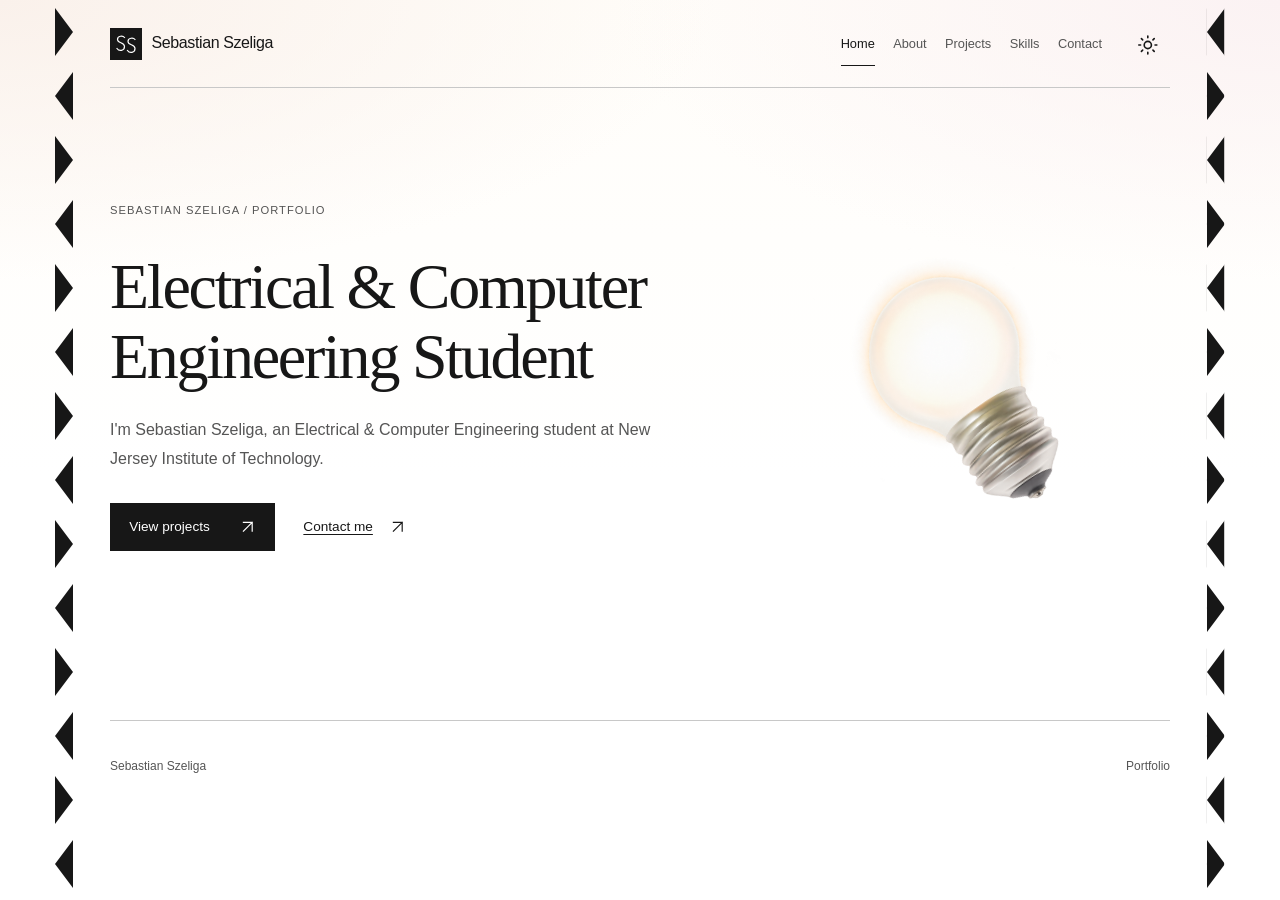
==== index.html @ 926dc105 "Repeat opposite-facing triangles along full page gutters" ====
<!doctype html>
<html lang="en">
  <head>
    <meta charset="utf-8">
    <meta name="viewport" content="width=device-width, initial-scale=1">
    <meta name="description" content="Meet Sebastian Szeliga, an Electrical &amp; Computer Engineering student enrolled at NJIT. Welcome to my personal portfolio.">
    <meta name="theme-color" content="#ffffff">
    <link rel="icon" href="images/monogram.svg?v=5215a69064c3" type="image/svg+xml">
    <title>Sebastian Szeliga | Electrical &amp; Computer Engineering Student</title>
    <script src="js/theme.js?v=cae71dd46cd4"></script>
    <link rel="stylesheet" href="css/styles.css?v=f2593adee59b">
    <script src="js/main.js?v=89414db6988f" defer></script>
  </head>
  <body id="top">

    <header class="site-header page-width">
      <a class="brand" href="#top" aria-label="Sebastian Szeliga, Home">
        <img class="brand-monogram" src="images/monogram.svg?v=5215a69064c3" alt="" width="32" height="32">
        <span>Sebastian Szeliga</span>
      </a>

      <nav id="site-navigation" class="site-navigation" aria-label="Main navigation">
        <a class="nav-link nav-page-link" href="#top" aria-current="page">Home</a>
        <a class="nav-link nav-page-link" href="about.html#top">About</a>
        <a class="nav-link nav-page-link" href="projects.html#top">Projects</a>
        <a class="nav-link nav-page-link" href="skills.html#top">Skills</a>
        <a class="nav-link nav-page-link" href="contact.html#top">Contact</a>
      </nav>

      <button class="theme-toggle" type="button" aria-label="Dark mode" aria-pressed="false" title="Switch to dark mode" hidden>
        <svg viewBox="0 0 24 24" width="24" height="24" aria-hidden="true" focusable="false">
          <g class="theme-sun">
            <circle cx="12" cy="12" r="4"/>
            <path d="M12 2v2M12 20v2M2 12h2M20 12h2M4.9 4.9l1.4 1.4M17.7 17.7l1.4 1.4M4.9 19.1l1.4-1.4M17.7 6.3l1.4-1.4"/>
          </g>
          <path class="theme-moon" d="M20.8 13A9 9 0 0 1 11 3.2 9 9 0 1 0 20.8 13Z"/>
        </svg>
      </button>
    </header>

    <main id="main" class="page-enter" tabindex="-1">
      <section id="home" class="hero page-width" aria-labelledby="intro-heading" tabindex="-1">
        <div class="hero-copy">
          <p class="eyebrow">Sebastian Szeliga / Portfolio</p>
          <h1 id="intro-heading"><span>Electrical &amp; Computer</span><br> Engineering Student</h1>
          <p class="hero-description">I'm Sebastian Szeliga, an Electrical &amp; Computer Engineering student at New Jersey Institute of Technology.</p>
          <div class="hero-actions"><a class="button" href="projects.html">View projects <svg class="ui-icon" viewBox="0 0 24 24" width="18" height="18" aria-hidden="true" focusable="false"><path d="M6 18 18 6M6 6h12v12"/></svg></a><a class="text-link" href="contact.html">Contact me <svg class="ui-icon" viewBox="0 0 24 24" width="18" height="18" aria-hidden="true" focusable="false"><path d="M6 18 18 6M6 6h12v12"/></svg></a></div>
        </div>
        <div class="hero-bulb">
          <img class="home-lightbulb" src="images/home-lightbulb.png?v=96ed87d745ab" alt="Glowing light bulb with a metallic screw base" width="594" height="768" decoding="async">
        </div>
      </section>
    </main>

    <footer class="site-footer page-width">
      <p>Sebastian Szeliga</p>
      <p>Portfolio</p>
    </footer>
  </body>
</html>
---- css/styles.css ----
:root {
  color-scheme: light;
  -webkit-tap-highlight-color: transparent;
  --background: #ffffff;
  --surface: #ffffff;
  --panel: #f5f5f5;
  --accent: #e5e5e5;
  --text: #171717;
  --muted: #555555;
  --ink: #171717;
  --ink-hover: #383838;
  --border: #c8c8c8;
  --control-border: #767676;
  --button-text: #ffffff;
  --heading-font: "Palatino Linotype", "Book Antiqua", Palatino, Georgia, serif;
  --sunset-peach: #faf1eb;
  --sunset-rose: #fbf2f3;
  --sunset-cream: #fffdf9;
  font-family: "Segoe UI", Arial, sans-serif;
  font-weight: 400;
  color: var(--text);
  background: var(--background);
}

:root[data-theme="dark"] {
  color-scheme: dark;
  --background: #111111;
  --surface: #181818;
  --panel: #222222;
  --accent: #333333;
  --text: #f5f5f5;
  --muted: #bdbdbd;
  --ink: #f5f5f5;
  --ink-hover: #d0d0d0;
  --border: #606060;
  --control-border: #8a8a8a;
  --button-text: #111111;
}

* { box-sizing: border-box; }
[hidden] { display: none !important; }
body {
  position: relative;
  margin: 0;
  min-height: 100vh;
  line-height: 1.6;
  background-color: var(--background);
  background-image:
    radial-gradient(ellipse 70% 22rem at 0 0, var(--sunset-peach), transparent 80%),
    radial-gradient(ellipse 65% 22rem at 100% 0, var(--sunset-rose), transparent 80%),
    linear-gradient(180deg, var(--sunset-cream), var(--background) 30rem);
  background-repeat: no-repeat;
}
:root[data-theme="dark"] body { background-image: none; }
/* Repeating triangles belong to the document, not the viewport. */
@media (min-width: 80rem) {
  body::before, body::after {
    content: "";
    position: absolute;
    top: 0;
    bottom: 0;
    width: 1.1rem;
    background: var(--ink);
    -webkit-mask: url("../images/side-triangles.svg") top center / 100% 8rem repeat-y;
    mask: url("../images/side-triangles.svg") top center / 100% 8rem repeat-y;
    pointer-events: none;
  }
  body::before { left: calc((100vw - 1060px) / 4); }
  body::after { right: calc((100vw - 1060px) / 4); transform: scaleX(-1); }
}
a { color: inherit; text-underline-offset: 0.25em; }
button { font: inherit; }
svg { display: block; max-width: 100%; }
::selection { color: var(--text); background: var(--accent); }
:focus-visible { outline: 3px solid var(--ink); outline-offset: 5px; }
/* Anchor destinations receive focus for navigation, without outlining a whole section. */
body:focus, main[tabindex="-1"]:focus, section[tabindex="-1"]:focus { outline: none; }
.page-width { width: min(100% - 2.5rem, 1060px); margin-inline: auto; }

.site-header {
  position: relative;
  display: grid;
  grid-template-columns: minmax(0, 1fr) auto;
  align-items: center;
  gap: 0.75rem 1rem;
  min-height: 88px;
  padding-block: 1rem 0;
  border-bottom: 1px solid var(--border);
}
.brand { display: inline-flex; gap: 0.6rem; align-items: center; min-width: 0; min-height: 44px; font-size: 0.95rem; font-weight: 400; letter-spacing: -0.025em; line-height: 1.3; text-decoration: none; }
.site-navigation { grid-column: 1 / -1; grid-row: 2; display: grid; grid-template-columns: repeat(5, minmax(0, 1fr)); align-items: center; gap: 0; width: 100%; padding-top: 0.35rem; border-top: 1px solid var(--border); -webkit-user-select: none; user-select: none; }
.nav-link { display: flex; align-items: center; justify-content: center; min-width: 0; min-height: 44px; padding: 0.6rem 0; color: var(--muted); text-decoration: none; font-size: 0.8rem; line-height: 1.4; text-align: center; overflow-wrap: anywhere; }
.nav-link[aria-current="page"] { color: var(--ink); box-shadow: inset 0 -1px var(--ink); }
.nav-link:focus:not(:focus-visible), .theme-toggle:focus:not(:focus-visible) { outline: none; }
.theme-toggle { grid-column: 2; grid-row: 1; display: grid; place-items: center; flex-shrink: 0; width: 44px; height: 44px; margin-left: 0; padding: 0.7rem; border: 0; border-radius: 0; background: transparent; color: var(--ink); cursor: pointer; }

@media (max-width: 59.99rem) {
  .site-header.scroll-header { position: sticky; top: 0; z-index: 30; background: var(--background); }
  .site-header.scroll-header.is-header-hidden { transform: translateY(calc(-100% - 1px)); }
  .site-header.scroll-header:has(:focus-visible) { transform: none; }
  main > section { scroll-margin-top: 9rem; }
}
@media (max-width: 59.99rem) and (prefers-reduced-motion: no-preference) {
  .site-header.scroll-header { transition: transform 180ms ease, background-color 280ms ease; }
}

.theme-toggle svg { fill: none; stroke: currentColor; stroke-width: 1.8; stroke-linecap: round; stroke-linejoin: round; }
.theme-sun, .theme-moon { transform-origin: 12px 12px; }
.theme-moon { opacity: 0; transform: rotate(-45deg) scale(0.6); }
[data-theme="dark"] .theme-sun { opacity: 0; transform: rotate(90deg) scale(0.6); }
[data-theme="dark"] .theme-moon { opacity: 1; transform: rotate(0) scale(1); }

.hero { display: grid; grid-template-columns: minmax(0, 1fr); gap: 2rem; padding-block: 3.5rem 4rem; }
.hero-copy { min-width: 0; max-width: 53rem; }
.hero-bulb { display: grid; place-items: center; width: min(100%, 20rem); aspect-ratio: 1; margin: 0 auto; }
/* The square reserves enough room for the image's rotated bounds. */
.home-lightbulb { display: block; width: 60%; height: auto; transform: rotate(-35deg); }
.page-intro > .button { margin-top: 1.5rem; }
.eyebrow { margin: 0 0 1.7rem; color: var(--muted); font-size: 0.7rem; font-weight: 400; letter-spacing: 0.09em; text-transform: uppercase; }
h1 { margin: 0; font-family: var(--heading-font); font-size: clamp(2.25rem, 5vw, 4.2rem); line-height: 1.1; font-weight: 400; letter-spacing: -0.035em; }
h1 span { color: var(--ink); }
.hero-description { max-width: 34rem; margin: 1.5rem 0 1.8rem; color: var(--muted); font-size: 1rem; line-height: 1.8; }
.button { display: inline-flex; gap: 1.8rem; align-items: center; justify-content: center; min-height: 48px; padding: 0.8rem 1.2rem; color: var(--button-text); background: var(--ink); border-radius: 0; text-decoration: none; font-size: 0.85rem; font-weight: 400; }
.button span { font-size: 1.1rem; }

h2 { margin: 0; font-family: var(--heading-font); font-size: clamp(2rem, 4vw, 3rem); font-weight: 400; letter-spacing: -0.025em; line-height: 1.15; }
.site-footer { display: flex; flex-wrap: wrap; justify-content: space-between; gap: 0 1rem; margin-top: 4rem; padding-block: 1.5rem 2rem; border-top: 1px solid var(--border); color: var(--muted); font-size: 0.75rem; }
.site-footer span { margin-left: 0.4rem; color: var(--ink); }

.contact-layout { display: grid; align-content: start; gap: 2.5rem; padding-block: 3rem 2rem; }
.contact-intro { min-width: 0; }
.contact-intro h1 { font-size: clamp(2rem, 3vw, 2.5rem); }
.contact-intro h1 span, .skills-intro h1 span { color: var(--ink); }
.contact-card { display: flex; flex-wrap: wrap; align-items: baseline; gap: 0.25rem 1.25rem; width: 100%; min-width: 0; padding: 1rem 0; border-top: 1px solid var(--border); background: transparent; }
.contact-card h2 { margin: 0; color: var(--muted); font-family: inherit; font-size: 0.85rem; font-weight: 400; letter-spacing: normal; }
.contact-card h2 span { color: var(--ink); }
.contact-card .eyebrow { margin-bottom: 1rem; letter-spacing: 0.12em; }
.contact-email { display: inline-flex; align-items: baseline; gap: 0.6rem; max-width: 100%; min-height: 44px; padding-block: 0.5rem; color: var(--muted); font-size: 1rem; overflow-wrap: anywhere; text-decoration-thickness: 1px; }

.skills-section { padding-block: 4rem 1rem; }
.skills-intro h1 { font-size: clamp(2.5rem, 5.2vw, 4.3rem); }
.skills-intro .hero-description { max-width: 34rem; }
.skills-grid { display: grid; gap: 0; margin: 2.5rem 0 0; padding: 0; list-style: none; }
.skill-card { min-width: 0; padding: 1.75rem 0; border-top: 1px solid var(--border); background: transparent; }
.skill-card-top { display: flex; align-items: center; justify-content: space-between; gap: 1rem; }
.skill-number { color: var(--ink); font-size: 0.8rem; font-weight: 400; }
.skill-level { color: var(--muted); font-size: 0.75rem; font-weight: 400; }
.skill-card h2 { margin: 0.75rem 0; font-size: 1.65rem; font-weight: 400; letter-spacing: -0.025em; }
.skill-card > p { max-width: 42rem; margin: 0; color: var(--muted); line-height: 1.8; font-size: 0.95rem; }
main > section { scroll-margin-top: 2rem; }
.content-page { min-height: 65vh; padding-block: 3rem 2rem; }
.content-page > .skills-section, .content-page > .contact-layout { padding-block: 0; }
.page-intro h1 { font-size: clamp(2.5rem, 5.2vw, 4.3rem); }
.page-intro .hero-description { max-width: 34rem; }
.about-layout { display: grid; align-content: start; align-items: start; gap: 2.5rem; }
.education-card, .project-status { width: 100%; min-width: 0; padding: 1.75rem 0; border-top: 1px solid var(--border); background: transparent; }
.education-card h2, .project-status h2 { font-size: clamp(1.7rem, 3vw, 2.3rem); }
.education-card .eyebrow { margin-bottom: 1rem; }
.education-details { display: grid; gap: 0; margin: 1.5rem 0 0; }
.education-details > div { padding-block: 1rem; border-bottom: 1px solid var(--border); }
.education-details dt { margin-bottom: 0.3rem; color: var(--muted); font-size: 0.8rem; }
.education-details dd { margin: 0; line-height: 1.7; }
.project-status { margin-top: 2.5rem; }
.project-status p { max-width: 34rem; margin: 1rem 0 0; color: var(--muted); line-height: 1.8; }
.project-status-icon { display: grid; place-items: center; width: 60px; height: 60px; margin-bottom: 1.5rem; border-radius: 2px; background: var(--panel); color: var(--ink); }

/* Project collection and browser demonstrations. */
.visually-hidden { position: absolute; width: 1px; height: 1px; padding: 0; margin: -1px; overflow: hidden; clip-path: inset(50%); white-space: nowrap; border: 0; }
.projects-page { overflow-wrap: anywhere; }
.projects-intro { display: block; padding-bottom: 3rem; }
.projects-intro .eyebrow { font-size: 0.63rem; letter-spacing: 0.1em; }
.projects-intro h1 { font-size: clamp(2.55rem, 5vw, 4.3rem); }
.collection-heading { display: flex; flex-wrap: wrap; align-items: center; justify-content: space-between; gap: 1rem; }
.collection-heading h2 { font-size: clamp(1.7rem, 3vw, 2.3rem); }
.small-label, .project-tag { font-size: 0.67rem; font-weight: 400; letter-spacing: 0.1em; color: var(--muted); }
.collection-description { max-width: 42rem; font-size: 0.9rem; color: var(--muted); line-height: 1.8; }
.project-grid { display: grid; gap: 0; }
.project-card { display: grid; min-width: 0; padding-block: 1.5rem; gap: 1rem; border-top: 1px solid var(--border); background: transparent; }
.project-thumbnail { display: block; width: 100%; max-width: 260px; height: auto; aspect-ratio: 2.3; object-fit: contain; background: var(--panel); }
.rps-thumbnail { display: flex; align-items: center; justify-content: center; padding: 0.8rem; background: var(--panel); }
.rps-thumbnail img { width: 34%; height: auto; }
.project-card-copy { min-width: 0; padding: 0; }
.project-card h3 { margin: 0.4rem 0 0.65rem; font-family: var(--heading-font); font-size: 1.8rem; font-weight: 400; letter-spacing: -0.025em; }
.project-card p:not(.project-tag) { max-width: 36rem; margin: 0.6rem 0; color: var(--muted); font-size: 0.95rem; line-height: 1.75; }
.project-card a, .project-card summary { color: var(--ink); font-size: 0.83rem; font-weight: 400; }
.project-card a { display: inline-flex; gap: 1.7rem; align-items: center; min-height: 44px; text-underline-offset: 0.3em; }
summary { cursor: pointer; line-height: 1.6; }
.project-card summary { padding-block: 0.65rem; }
.project-lab { margin-top: 5rem; padding-top: 2rem; border-top: 1px solid var(--ink); }
.lab-heading { display: flex; flex-wrap: wrap; justify-content: space-between; align-items: end; gap: 1rem; margin-bottom: 1.5rem; }
.lab-heading h2 { font-size: clamp(2rem, 4vw, 3rem); }
.lab-heading > p { color: var(--muted); font-size: 0.9rem; line-height: 1.7; margin: 0; }
.lab-heading .project-tag { margin-top: 0; color: var(--ink); }
.rps-game, .fib-explorer { padding: 1rem; background: var(--surface); border: 1px solid var(--border); border-radius: 2px; box-shadow: none; }
.game-toolbar { display: flex; flex-wrap: wrap; align-items: center; justify-content: space-between; gap: 0.75rem; }
.mode-switch { display: inline-flex; padding: 4px; border: 1px solid var(--control-border); border-radius: 2px; background: var(--background); }
.mode-switch button { min-height: 44px; padding: 0.6rem 0.85rem; color: var(--muted); background: transparent; border: 0; border-radius: 2px; font-size: 0.8rem; cursor: pointer; }
.mode-switch button[aria-pressed="true"] { background: var(--ink); color: var(--button-text); box-shadow: none; }
.quiet-button { min-width: 44px; min-height: 44px; padding: 0.6rem 0.8rem; border: 1px solid var(--control-border); border-radius: 2px; background: var(--background); color: var(--text); cursor: pointer; font-size: 0.8rem; }
.projects-page .button { border: 0; cursor: pointer; }
.projects-page button:disabled { opacity: 0.45; cursor: default; }
.game-settings { display: flex; flex-wrap: wrap; align-items: center; gap: 0.6rem 1rem; padding-block: 1rem; }
.game-settings p { flex: 1 1 17rem; margin: 0; font-size: 0.75rem; color: var(--muted); line-height: 1.6; }
.scoreboard { display: grid; grid-template-columns: 1fr 1.2fr 1fr; align-items: center; padding: 1.25rem 0.5rem; border-top: 1px solid var(--border); }
.scoreboard > div { display: grid; justify-items: center; gap: 0.3rem; }
.scoreboard span { color: var(--muted); font-size: 0.62rem; letter-spacing: 0.06em; }
.scoreboard strong { color: var(--text); font-family: var(--heading-font); font-size: 2.7rem; font-weight: 400; font-variant-numeric: tabular-nums; line-height: 1.1; }
.scoreboard .scoreboard-divider { border: 1px solid var(--border); padding: 0.35rem 0.6rem; border-radius: 2px; font-size: 0.55rem; }
.arena { display: grid; grid-template-columns: minmax(0, 1fr) auto minmax(0, 1fr); align-items: center; gap: 0.4rem; min-height: 230px; padding: 1.5rem 0.5rem; border: 1px solid var(--border); color: var(--text); background: var(--panel); }
.arena-hand { display: grid; justify-items: center; gap: 0.6rem; }
.arena-hand > span { color: var(--muted); font-size: 0.65rem; letter-spacing: 0.12em; }
.arena-hand img { width: min(100%, 165px); height: auto; }
.arena-hand strong { font-size: 0.85rem; font-weight: 400; }
.versus { display: grid; place-items: center; width: 34px; height: 34px; border: 1px solid var(--border); color: var(--text); font-size: 0.65rem; font-weight: 400; }
.arena[data-winner="one"] .arena-hand:first-of-type img, .arena[data-winner="two"] .arena-hand:last-child img { outline: 1px solid var(--ink); outline-offset: 4px; }
.game-announcement { padding: 1.5rem 0 1rem; text-align: center; }
.game-announcement h3 { margin: 0; font-size: clamp(1.1rem, 2.2vw, 1.6rem); font-weight: 400; letter-spacing: -0.025em; }
.game-announcement p { min-height: 2.5em; margin: 0.5rem 0 0; color: var(--muted); font-size: 0.85rem; line-height: 1.6; }
.move-controls { display: grid; grid-template-columns: repeat(3, minmax(0, 1fr)); gap: 0.6rem; max-width: 520px; margin: auto; }
.move-controls button { display: grid; justify-items: center; min-width: 0; padding: 0.5rem 0.2rem 0.8rem; border: 1px solid var(--control-border); border-radius: 2px; background: var(--background); color: var(--text); cursor: pointer; }
.move-controls img { width: 72px; max-width: 100%; height: auto; }
.move-controls span { font-size: 0.8rem; font-weight: 400; }
.round-actions { display: flex; flex-wrap: wrap; justify-content: center; align-items: center; gap: 0.6rem 1.5rem; margin-top: 1rem; }
.round-actions p { color: var(--muted); font-size: 0.7rem; text-align: center; line-height: 1.6; }
.round-history { margin-top: 1.2rem; padding-top: 1rem; border-top: 1px solid var(--border); }
.round-history ol { display: flex; flex-wrap: wrap; gap: 0.5rem; list-style: none; padding: 0; margin-bottom: 0; }
.round-history li { color: var(--muted); padding: 0.5rem 0.7rem; background: var(--background); border-radius: 2px; font-size: 0.7rem; line-height: 1.5; }
.handoff-screen { display: grid; justify-items: center; align-content: center; min-height: 300px; padding: 1.5rem; border-radius: 2px; background: var(--panel); text-align: center; }
.handoff-symbol { color: var(--ink); font-size: 3rem; }
.handoff-screen h3 { font-size: 1.5rem; margin: 0.5rem 0; letter-spacing: -0.04em; }
.handoff-screen p { color: var(--muted); font-size: 0.9rem; line-height: 1.8; }
.logic-notes { margin-top: 1rem; padding: 1rem 1.2rem; border: 1px solid var(--border); border-radius: 2px; background: var(--surface); }
.logic-notes summary { font-size: 0.85rem; font-weight: 400; color: var(--ink); }
.logic-notes p { max-width: 58rem; color: var(--muted); font-size: 0.85rem; line-height: 1.8; }
.logic-notes pre { padding: 1rem; background: var(--background); border-radius: 2px; font-size: 0.8rem; line-height: 1.8; white-space: pre-wrap; overflow-wrap: anywhere; }
.fib-controls { display: grid; gap: 1rem; padding-bottom: 1.5rem; }
.fib-controls label { font-size: 0.85rem; font-weight: 400; }
.fib-input-row { display: flex; gap: 0.5rem; margin-top: 0.65rem; }
.fib-input-row input { min-width: 0; width: 6rem; min-height: 48px; padding: 0.65rem; border: 1px solid var(--control-border); border-radius: 2px; background: var(--background); color: var(--text); font: inherit; }
.fib-input-row input[aria-invalid="true"] { border: 2px solid var(--ink); }
.fib-controls form p { color: var(--muted); font-size: 0.75rem; line-height: 1.6; margin-bottom: 0; }
.fib-controls form .input-error { color: var(--text); font-weight: 400; }
.input-error:empty { display: none; }
.range-label { display: grid; gap: 0.8rem; align-content: center; }
.range-caption { display: flex; align-items: center; justify-content: space-between; gap: 0.75rem; }
.range-label input { width: 100%; min-height: 44px; accent-color: var(--ink); cursor: pointer; margin: 0; }
.fib-workspace { display: grid; gap: 1rem; }
.fib-visual { display: flex; flex-direction: column; justify-content: space-between; min-width: 0; padding: 1rem; border: 1px solid var(--border); background: var(--surface); }
.visual-topline { display: flex; flex-wrap: wrap; justify-content: space-between; gap: 0.5rem; }
.visual-topline > span:last-child { color: var(--muted); font-size: 0.7rem; }
#fib-spiral { display: block; width: 100%; height: 260px; margin-block: 0.5rem; overflow: visible; }
#fib-squares rect { fill: var(--accent); fill-opacity: 0.15; stroke: var(--ink); stroke-opacity: 1; stroke-width: 1; vector-effect: non-scaling-stroke; }
#fib-squares rect:nth-child(3n) { fill: var(--panel); }
#fib-squares rect:nth-child(3n + 1) { fill: var(--panel); }
#fib-squares rect.is-current { fill: var(--ink); fill-opacity: 0.25; stroke-opacity: 1; stroke-width: 2; }
#fib-squares text { fill: var(--text); text-anchor: middle; dominant-baseline: central; font-weight: 400; }
#fib-curve { fill: none; stroke: var(--ink); stroke-width: 3; vector-effect: non-scaling-stroke; stroke-linecap: round; }
.fib-visual > p { color: var(--muted); font-size: 0.75rem; line-height: 1.6; margin-bottom: 0; }
.fib-step-panel { display: flex; flex-direction: column; align-items: flex-start; padding: 1.5rem 0.5rem; min-width: 0; }
#fib-step-label { margin: 1.75rem 0 0.65rem; font-size: 0.7rem; letter-spacing: 0.06em; color: var(--muted); }
.fib-equation { display: flex; flex-wrap: wrap; align-items: baseline; gap: 0.35rem; width: 100%; font-size: clamp(1.2rem, 3vw, 2.5rem); font-weight: 400; letter-spacing: -0.04em; font-variant-numeric: tabular-nums; }
.fib-equation span { overflow-wrap: anywhere; min-width: 0; }
.fib-equation strong { flex-basis: 100%; color: var(--ink); font-weight: 400; overflow-wrap: anywhere; }
#fib-explanation { font-size: 0.85rem; color: var(--muted); line-height: 1.7; }
.step-controls { display: flex; flex-wrap: wrap; max-width: 100%; gap: 0.5rem; align-items: center; margin: 0.5rem 0 1.5rem; }
.step-controls .button { padding-inline: 1rem; gap: 0; font-size: 0.8rem; }
.fib-stats { display: grid; gap: 1rem; margin: auto 0 0; width: 100%; padding-top: 1rem; border-top: 1px solid var(--border); }
.fib-stats dt { font-size: 0.7rem; color: var(--muted); margin-bottom: 0.4rem; }
.fib-stats dd { font-size: 1.1rem; margin: 0; font-variant-numeric: tabular-nums; overflow-wrap: anywhere; }
.ratio-note { color: var(--muted); font-size: 0.73rem; line-height: 1.7; margin-bottom: 0; }
.sequence-heading { display: flex; flex-wrap: wrap; gap: 0.7rem; align-items: center; justify-content: space-between; margin: 1.5rem 0 1rem; }
.sequence-heading h3 { font-size: 1rem; margin: 0; font-weight: 400; }
.fib-sequence { display: flex; flex-wrap: wrap; gap: 0.5rem; }
.fib-sequence button { display: grid; gap: 0.4rem; flex: 0 1 auto; max-width: 100%; min-width: 60px; min-height: 62px; padding: 0.6rem 0.8rem; background: var(--background); color: var(--text); border: 1px solid var(--control-border); border-radius: 2px; cursor: pointer; text-align: left; font-size: 0.85rem; overflow-wrap: anywhere; }
.fib-sequence button > span:first-child { font-size: 0.55rem; color: var(--muted); letter-spacing: 0.05em; }
.fib-sequence button[aria-pressed="true"] { color: var(--button-text); background: var(--ink); border-color: var(--ink); }
.fib-sequence button[aria-pressed="true"] > span:first-child { color: inherit; }
.fib-sequence button.is-previous { background: var(--panel); border-color: var(--ink); }
.project-endnote { display: flex; flex-wrap: wrap; justify-content: space-between; gap: 1rem; margin: 3rem 0 0; color: var(--muted); font-size: 0.8rem; line-height: 1.8; }
.project-endnote a { color: var(--ink); }
.fallback-note { padding: 1.5rem; background: var(--panel); border-radius: 2px; line-height: 1.8; }
.utility-demo { display: grid; gap: 1.5rem; padding: 1rem; border: 1px solid var(--border); border-radius: 2px; background: var(--surface); box-shadow: none; }
.utility-demo > * { min-width: 0; }
.utility-toolbar { display: flex; flex-wrap: wrap; align-items: center; justify-content: space-between; gap: 0.7rem; margin-bottom: 1.4rem; }
.utility-toolbar h3, .calculation-history h3 { font-size: 1.1rem; letter-spacing: -0.025em; font-weight: 400; margin: 0; }
.calculator-form > label { display: block; margin-block: 1rem 0.5rem; font-size: 0.85rem; font-weight: 400; }
.calculator-form > input { display: block; width: 100%; min-height: 52px; border: 1px solid var(--control-border); border-radius: 2px; padding: 0.8rem; font: inherit; color: var(--text); background: var(--background); }
.utility-demo input[aria-invalid="true"] { border-color: var(--ink); outline: 2px solid var(--ink); outline-offset: 1px; }
.operation-options { display: grid; grid-template-columns: repeat(2, minmax(0, 1fr)); gap: 0.5rem; padding: 0; margin: 1.5rem 0; border: 0; }
.operation-options legend { padding: 0; margin-bottom: 0.65rem; font-size: 0.85rem; font-weight: 400; }
.operation-options label { display: flex; align-items: center; gap: 0.4rem; min-height: 48px; padding: 0.6rem; border: 1px solid var(--control-border); border-radius: 2px; background: var(--background); cursor: pointer; }
.operation-options label:has(input:checked) { border-color: var(--ink); background: var(--panel); }
.operation-options label:has(input:focus-visible) { outline: 2px solid var(--ink); outline-offset: 2px; }
.operation-options input { margin: 0; accent-color: var(--ink); }
.operation-options span { display: flex; align-items: center; flex-wrap: wrap; gap: 0.35rem; font-size: 0.75rem; }
.operation-options b { font-size: 1.05rem; color: var(--ink); }
.utility-help { font-size: 0.78rem; color: var(--muted); line-height: 1.7; }
.utility-demo .input-error { font-size: 0.8rem; line-height: 1.7; color: var(--text); font-weight: 400; }
.calculator-form > .button { margin-top: 0.5rem; width: 100%; }
.calculator-results { display: flex; flex-direction: column; gap: 1.5rem; }
.calculator-display { display: flex; flex-direction: column; justify-content: center; min-height: 230px; padding: 1.5rem; border: 1px solid var(--border); border-radius: 2px; background: var(--panel); }
.calculator-display p { color: var(--muted); font-size: 0.95rem; line-height: 1.7; font-variant-numeric: tabular-nums; }
.calculator-display strong { color: var(--ink); font-size: clamp(2.2rem, 5vw, 3.5rem); font-weight: 400; letter-spacing: -0.025em; overflow-wrap: anywhere; }
.shelf-item { display: grid; grid-template-columns: 48px minmax(0, 1fr); align-items: center; gap: 0.8rem; padding: 1.2rem 0; border-top: 1px solid var(--border); }
.grocery-mark { display: grid; place-items: center; width: 48px; height: 58px; }
.grocery-mark img { display: block; width: 48px; height: 58px; }
.grocery-copy h4, .basket-line-heading h4 { margin: 0; font-size: 0.9rem; font-weight: 400; }
.grocery-copy p, .basket-line-heading p { margin: 0.4rem 0 0; color: var(--muted); font-size: 0.75rem; line-height: 1.7; }
.grocery-copy p span { display: inline-block; }
.shelf-controls { grid-column: 1 / -1; }
.shelf-controls label { display: block; margin-bottom: 0.5rem; color: var(--muted); font-size: 0.7rem; }
.shelf-controls > div { display: flex; gap: 0.5rem; }
.shelf-controls input { flex: 1; min-width: 0; width: 4rem; min-height: 48px; padding: 0.65rem; font: inherit; border: 1px solid var(--control-border); border-radius: 2px; background: var(--background); color: var(--text); }
.shelf-controls .button { flex: 1; gap: 0.3rem; padding: 0.75rem; font-size: 0.8rem; }
.shelf-item .input-error { grid-column: 1 / -1; margin: 0; }
.basket-panel { align-self: start; padding: 1rem; border: 1px solid var(--border); border-radius: 2px; background: var(--background); }
.basket-panel .utility-toolbar h3 { display: grid; gap: 0.35rem; }
#cart-item-count { color: var(--muted); font-size: 0.7rem; font-weight: 400; letter-spacing: 0; }
.basket-empty { padding-block: 1.5rem; color: var(--muted); font-size: 0.85rem; line-height: 1.8; }
.cart-lines { list-style: none; padding: 0; margin: 0; }
.cart-lines li { padding-block: 1.2rem; border-top: 1px solid var(--border); }
.basket-line-heading { display: flex; flex-wrap: wrap; justify-content: space-between; gap: 0.5rem; }
.basket-line-heading strong { font-size: 0.9rem; font-weight: 400; font-variant-numeric: tabular-nums; }
.basket-line-controls { display: flex; flex-wrap: wrap; align-items: center; justify-content: space-between; gap: 0.5rem; margin-top: 0.8rem; }
.quantity-stepper { display: inline-flex; align-items: center; gap: 0.6rem; }
.quantity-stepper > span { min-width: 1rem; text-align: center; font-size: 0.8rem; font-variant-numeric: tabular-nums; }
.quantity-stepper .quiet-button { background: var(--surface); font-size: 1.1rem; }
.remove-item { min-height: 44px; padding: 0.5rem 0; border: 0; color: var(--ink); background: transparent; text-decoration: underline; text-underline-offset: 0.2em; font-size: 0.75rem; cursor: pointer; }
.basket-total { display: flex; flex-wrap: wrap; align-items: baseline; justify-content: space-between; gap: 0.5rem; padding-top: 1.5rem; border-top: 1px dashed var(--ink); }
.basket-total > span { font-size: 0.9rem; }
.basket-total strong { color: var(--ink); font-weight: 400; font-size: 2rem; font-variant-numeric: tabular-nums; letter-spacing: -0.025em; }
.cart-status { min-height: 3.4em; margin-bottom: 0; font-size: 0.75rem; line-height: 1.7; color: var(--muted); }
@media (min-width: 36rem) {
  .utility-demo { padding: 1.75rem; }
  .shelf-item { grid-template-columns: 48px minmax(0, 1fr) minmax(150px, 0.8fr); }
  .shelf-controls { grid-column: auto; }
}
@media (min-width: 60rem) {
  .utility-demo { padding: 2rem; gap: 2.5rem; }
  .calculator-layout, .cart-layout { grid-template-columns: minmax(0, 1fr) minmax(0, 1fr); }
  .calculator-display { min-height: 280px; }
  .basket-panel { padding: 1.5rem; }
}
@media (min-width: 36rem) {
  .rps-game, .fib-explorer { padding: 1.75rem; }
  .arena { min-height: 310px; padding-inline: 2rem; }
  .arena-hand img { width: 190px; }
  .arena-hand > span { font-size: 0.65rem; }
  .versus { width: 46px; height: 46px; }
  .fib-controls { grid-template-columns: 1fr 1fr; gap: 2rem; }
  .fib-stats { grid-template-columns: minmax(0, 1fr) minmax(0, 1fr); }
}
@media (min-width: 60rem) {
  .project-card h3 { min-height: 0; }
  .rps-game, .fib-explorer { padding: 2rem; }
  .arena { min-height: 330px; }
  .arena-hand img { width: 200px; }
  .fib-workspace { grid-template-columns: minmax(0, 1.15fr) minmax(0, 1fr); gap: 2rem; }
  #fib-spiral { height: 320px; }
  .fib-step-panel { padding-inline: 0; }
  .fib-controls { gap: 4rem; }
}
@media (prefers-reduced-motion: no-preference) {
  .move-controls button { transition: transform 180ms ease, background-color 280ms ease, border-color 280ms ease; }
  .arena.is-shaking .arena-hand img { animation: hand-shake 200ms ease-in-out 3; }
  .arena.is-revealed .arena-hand img { animation: hand-reveal 380ms cubic-bezier(0.2, 1.4, 0.5, 1); }
  @keyframes hand-shake { 50% { translate: 0 -15px; } }
  @keyframes hand-reveal { from { opacity: 0.3; scale: 0.8; } to { opacity: 1; scale: 1; } }
}

@media (max-width: 28rem) {
  .site-header { gap: 0.5rem; }
}

@media (min-width: 48rem) {
  .page-width { width: min(100% - 5rem, 1060px); }
  .brand { font-size: 1rem; }
  .hero { padding-block: 5rem 4.5rem; }
  .eyebrow { margin-bottom: 2rem; font-size: 0.7rem; }
  .contact-layout { grid-template-columns: minmax(0, 1fr); align-items: start; gap: 2rem; }
  .contact-intro { padding-top: 1rem; }

  .skills-section { padding-top: 5rem; }


  .content-page { padding-top: 4.5rem; }
  .about-layout { grid-template-columns: minmax(0, 1fr); gap: 2rem; }

}

@media (prefers-reduced-motion: no-preference) {
  html { scroll-behavior: smooth; }
  /* Ease palette changes without animating layout or delaying navigation. */
  :root, body, body *, body *::before, body *::after {
    transition: background-color 280ms ease, color 280ms ease,
      border-color 280ms ease, fill 280ms ease, stroke 280ms ease;
  }
  .theme-sun, .theme-moon { transition: opacity 250ms ease, transform 400ms cubic-bezier(0.22, 1, 0.36, 1); }
  .page-enter { animation: page-enter 560ms cubic-bezier(0.16, 1, 0.3, 1); }

  @keyframes page-enter {
    from { opacity: 0; transform: translateY(8px); }
    to { opacity: 1; transform: translateY(0); }
  }

  .scroll-reveal {
    transition: opacity 550ms ease, transform 550ms cubic-bezier(0.22, 1, 0.36, 1),
      background-color 280ms ease, color 280ms ease, border-color 280ms ease;
  }
  .scroll-reveal.reveal-pending:not(:focus-within) {
    opacity: 0;
    transform: translateY(12px);
  }
  .skill-card.scroll-reveal:nth-child(even) { transition-delay: 90ms, 90ms, 0ms, 0ms, 0ms; }
  .scroll-reveal:focus-within { transition: none; }
}

/* Monochrome vector assets retain contrast in the optional dark theme. */
[data-theme="dark"] img[src*="images/"]:not(.home-lightbulb) { filter: invert(1); }
[data-theme="dark"] img.project-thumbnail { background: #dddddd; }

/* Editorial sections use the same rule and spacing across all five pages. */
.hero-actions { display: flex; flex-wrap: wrap; align-items: center; gap: 1rem 1.75rem; }
.text-link { display: inline-flex; align-items: center; gap: 1rem; min-height: 48px; font-size: 0.85rem; }
.project-tag { margin-top: 0; }
@media (min-width: 36rem) {
  .project-card { grid-template-columns: minmax(0, 1fr) 180px; align-items: center; gap: 2rem; padding-block: 1.75rem; }
  .project-card .project-thumbnail { grid-column: 2; grid-row: 1; }
  .project-card-copy { grid-column: 1; grid-row: 1; }
  .education-details > div { display: grid; grid-template-columns: 9rem minmax(0, 1fr); gap: 1rem; }
}
@media (min-width: 60rem) {
  .site-header { display: flex; flex-wrap: nowrap; gap: 1.5rem; padding-block: 1rem; }
  .site-navigation { display: flex; gap: 1.15rem; width: auto; margin-left: auto; padding: 0; border: 0; }
  .hero { grid-template-columns: minmax(0, 1.45fr) minmax(0, 1fr); align-items: center; column-gap: 2.5rem; }
  .hero-bulb { width: 100%; max-width: 28rem; }

  .project-card { grid-template-columns: minmax(0, 1fr) 230px; gap: 3.5rem; }
  .skills-grid { margin-top: 3rem; }
  .skill-card { display: grid; grid-template-columns: 11rem minmax(0, 1fr); column-gap: 2rem; padding-block: 2rem; }
  .skill-card-top { grid-row: 1 / 3; flex-direction: column; align-items: flex-start; justify-content: flex-start; gap: 0.65rem; padding-top: 0.25rem; }
  .skill-card h2 { margin: 0 0 0.65rem; }
}

/* A compact vector monogram is shared by the header and browser tab. */
.brand-monogram { display: block; flex-shrink: 0; width: 32px; height: 32px; }
.brand span { min-width: 0; }
.contact-form { width: min(100%, 48rem); padding-top: 1.75rem; border-top: 1px solid var(--border); }
.contact-form h2 { margin-bottom: 1.5rem; font-size: 2rem; }
.contact-fields { display: grid; gap: 1.25rem; }
.contact-field { min-width: 0; }
.contact-field label { display: block; margin-bottom: 0.5rem; font-size: 0.85rem; }
.contact-field input, .contact-field textarea { width: 100%; min-height: 48px; padding: 0.75rem; border: 1px solid var(--control-border); border-radius: 0; color: var(--text); background: var(--surface); font: inherit; line-height: 1.6; }
.contact-field textarea { display: block; min-height: 180px; resize: vertical; }
.contact-field [aria-invalid="true"] { outline: 2px solid var(--ink); outline-offset: 1px; }
.contact-field .input-error { margin: 0.4rem 0 0; color: var(--text); font-size: 0.8rem; }
.contact-field .input-error:empty { display: none; }
.contact-actions { display: flex; flex-wrap: wrap; align-items: center; gap: 0.75rem 1.5rem; margin-top: 1.5rem; }
.contact-actions .button { border: 0; cursor: pointer; }
.contact-actions .button:disabled { opacity: 0.45; cursor: default; }
.contact-form-status { min-height: 1.6em; margin: 0.75rem 0 0; color: var(--muted); font-size: 0.85rem; }
.carousel-controls { display: flex; flex-wrap: wrap; align-items: center; justify-content: space-between; gap: 1rem; padding-block: 1rem; border-top: 1px solid var(--border); }
.carousel-status { max-width: 100%; margin: 0; color: var(--muted); font-size: 0.8rem; }
.carousel-buttons { display: flex; gap: 0.5rem; }
.carousel-buttons button { min-width: 48px; font-size: 1.15rem; }
.project-carousel.is-enhanced .project-card { min-height: 330px; align-content: start; }
.project-carousel.is-enhanced .project-thumbnail { max-width: 320px; }
@media (min-width: 36rem) {
  .contact-fields { grid-template-columns: repeat(2, minmax(0, 1fr)); }
  .contact-message-field { grid-column: 1 / -1; }
  .project-carousel.is-enhanced .project-card { align-content: center; }
}
@media (min-width: 60rem) {
  .project-carousel.is-enhanced .project-card { grid-template-columns: minmax(0, 1fr) 320px; }
}

@media (max-width: 28rem) {
  .site-header { gap: 0.4rem; }
  .brand { gap: 0.5rem; font-size: 0.85rem; }
  .brand-monogram { width: 28px; height: 28px; }
  .theme-toggle { width: 40px; padding-inline: 0.65rem; }
}

/* SVG paths keep arrow rendering independent of the phone's emoji font. */
.ui-icon { display: inline-block; flex: 0 0 auto; width: 1.1rem; height: 1.1rem; vertical-align: -0.2em; fill: none; stroke: currentColor; stroke-width: 1.6; stroke-linecap: square; stroke-linejoin: miter; pointer-events: none; }
#fib-back, #fib-next { display: grid; place-items: center; flex-shrink: 0; width: 44px; height: 44px; padding: 0; }
.carousel-buttons button { display: grid; place-items: center; padding: 0; }

/* Press feedback ends on release; mouse hover is enabled only for fine pointers. */
.button:active { background: var(--ink-hover); }
.nav-link:active, .theme-toggle:active, .quiet-button:active { background: var(--panel); }
.move-controls button:active:enabled { border-color: var(--ink); background: var(--panel); }
@media (hover: hover) and (pointer: fine) {
  .nav-link:hover { color: var(--ink); }
  .theme-toggle:hover, .quiet-button:hover { background: var(--panel); }
  .button:hover { background: var(--ink-hover); }
  .contact-email:hover { color: var(--ink-hover); }
  .move-controls button:hover:enabled { border-color: var(--ink); background: var(--panel); }
  .fib-sequence button:hover { border-color: var(--ink); }
}
@media (hover: hover) and (pointer: fine) and (prefers-reduced-motion: no-preference) {
  .move-controls button:hover:enabled { transform: translateY(-4px); }
}
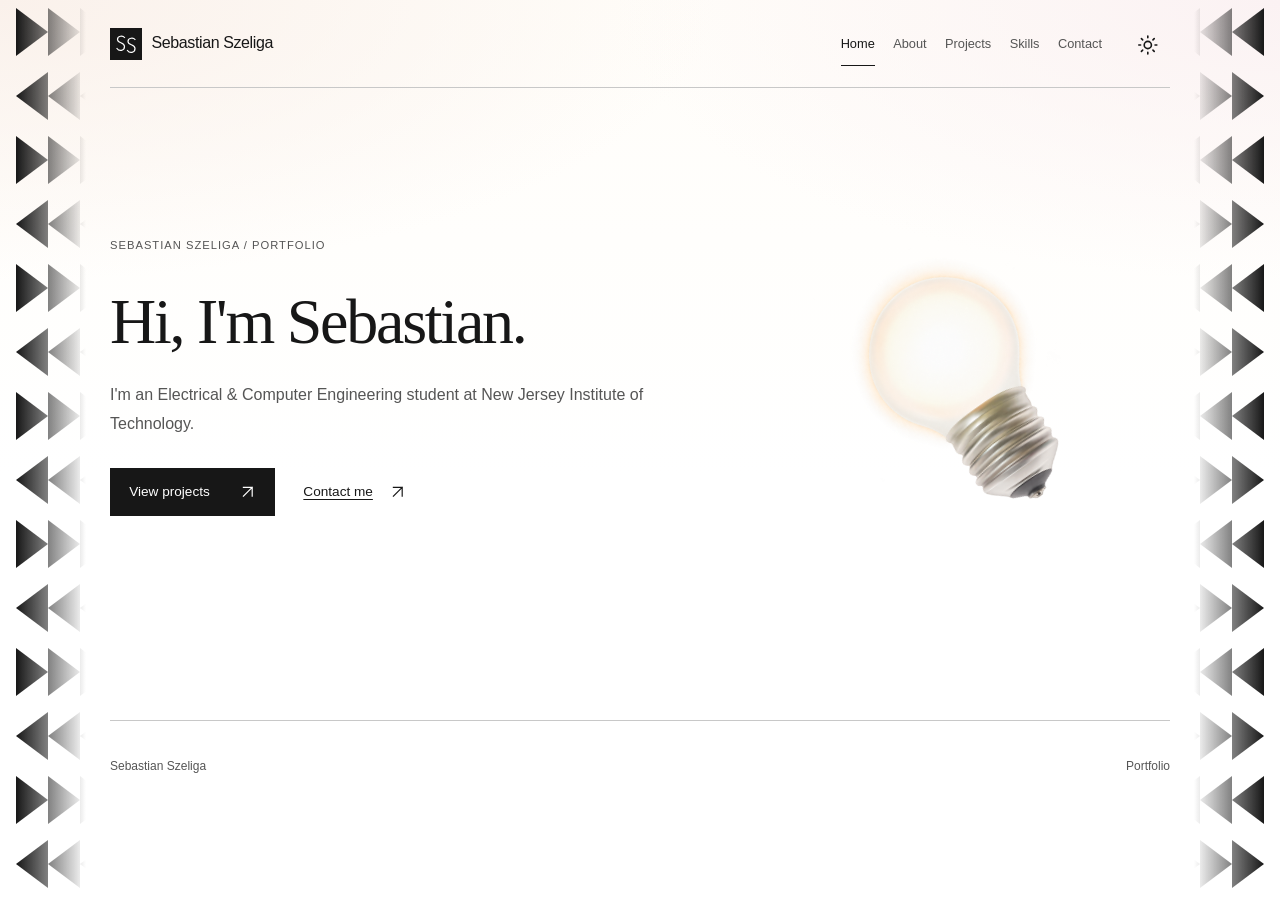
==== commit e108fa00: "Update Home introduction and widen fading triangle gutters" ====
--- a/index.html
+++ b/index.html
@@ -8,7 +8,7 @@
     <link rel="icon" href="images/monogram.svg?v=5215a69064c3" type="image/svg+xml">
     <title>Sebastian Szeliga | Electrical &amp; Computer Engineering Student</title>
     <script src="js/theme.js?v=cae71dd46cd4"></script>
-    <link rel="stylesheet" href="css/styles.css?v=f2593adee59b">
+    <link rel="stylesheet" href="css/styles.css?v=ca5c43c2bd9d">
     <script src="js/main.js?v=89414db6988f" defer></script>
   </head>
   <body id="top">
@@ -42,8 +42,8 @@
       <section id="home" class="hero page-width" aria-labelledby="intro-heading" tabindex="-1">
         <div class="hero-copy">
           <p class="eyebrow">Sebastian Szeliga / Portfolio</p>
-          <h1 id="intro-heading"><span>Electrical &amp; Computer</span><br> Engineering Student</h1>
-          <p class="hero-description">I'm Sebastian Szeliga, an Electrical &amp; Computer Engineering student at New Jersey Institute of Technology.</p>
+          <h1 id="intro-heading">Hi, I'm Sebastian.</h1>
+          <p class="hero-description">I'm an Electrical &amp; Computer Engineering student at New Jersey Institute of Technology.</p>
           <div class="hero-actions"><a class="button" href="projects.html">View projects <svg class="ui-icon" viewBox="0 0 24 24" width="18" height="18" aria-hidden="true" focusable="false"><path d="M6 18 18 6M6 6h12v12"/></svg></a><a class="text-link" href="contact.html">Contact me <svg class="ui-icon" viewBox="0 0 24 24" width="18" height="18" aria-hidden="true" focusable="false"><path d="M6 18 18 6M6 6h12v12"/></svg></a></div>
         </div>
         <div class="hero-bulb">
--- a/css/styles.css
+++ b/css/styles.css
@@ -52,21 +52,21 @@
   background-repeat: no-repeat;
 }
 :root[data-theme="dark"] body { background-image: none; }
-/* Repeating triangles belong to the document, not the viewport. */
+/* Page-anchored triangles fill the gutters and fade toward the content. */
 @media (min-width: 80rem) {
   body::before, body::after {
     content: "";
     position: absolute;
     top: 0;
     bottom: 0;
-    width: 1.1rem;
-    background: var(--ink);
-    -webkit-mask: url("../images/side-triangles.svg") top center / 100% 8rem repeat-y;
-    mask: url("../images/side-triangles.svg") top center / 100% 8rem repeat-y;
+    width: calc((100% - 1060px) / 2 - 2.5rem);
+    background: linear-gradient(to right, var(--ink), transparent);
+    -webkit-mask: url("../images/side-triangles.svg") top left / 2rem 8rem repeat;
+    mask: url("../images/side-triangles.svg") top left / 2rem 8rem repeat;
     pointer-events: none;
   }
-  body::before { left: calc((100vw - 1060px) / 4); }
-  body::after { right: calc((100vw - 1060px) / 4); transform: scaleX(-1); }
+  body::before { left: 1rem; }
+  body::after { right: 1rem; transform: scaleX(-1); }
 }
 a { color: inherit; text-underline-offset: 0.25em; }
 button { font: inherit; }
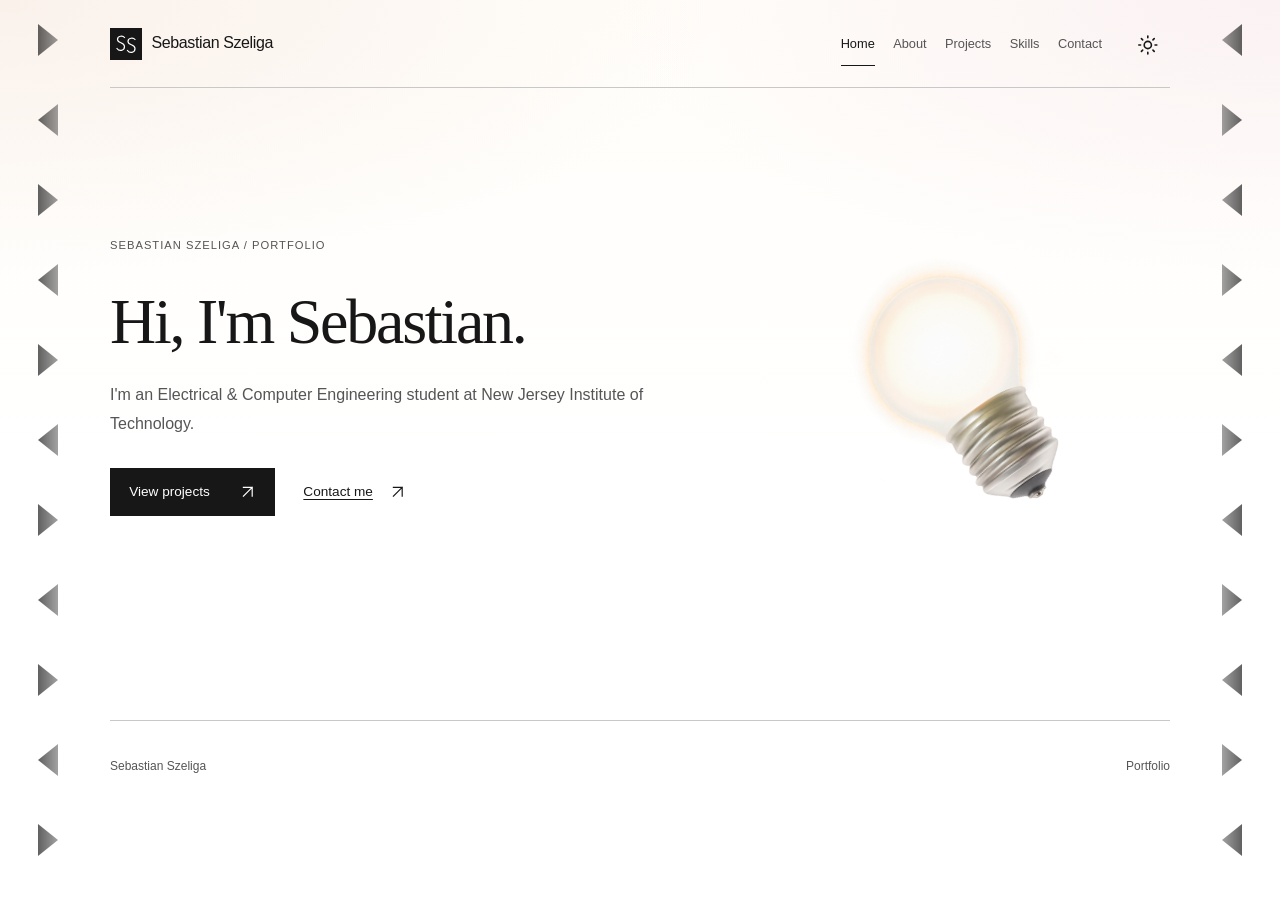
==== commit 20c146bd: "Reduce triangle density and alternate directions in a checkerboard" ====
--- a/index.html
+++ b/index.html
@@ -8,7 +8,7 @@
     <link rel="icon" href="images/monogram.svg?v=5215a69064c3" type="image/svg+xml">
     <title>Sebastian Szeliga | Electrical &amp; Computer Engineering Student</title>
     <script src="js/theme.js?v=cae71dd46cd4"></script>
-    <link rel="stylesheet" href="css/styles.css?v=ca5c43c2bd9d">
+    <link rel="stylesheet" href="css/styles.css?v=a3db818b4c22">
     <script src="js/main.js?v=89414db6988f" defer></script>
   </head>
   <body id="top">
--- a/css/styles.css
+++ b/css/styles.css
@@ -52,7 +52,7 @@
   background-repeat: no-repeat;
 }
 :root[data-theme="dark"] body { background-image: none; }
-/* Page-anchored triangles fill the gutters and fade toward the content. */
+/* Sparse checkerboard triangles belong to the page and fade toward the content. */
 @media (min-width: 80rem) {
   body::before, body::after {
     content: "";
@@ -61,8 +61,8 @@
     bottom: 0;
     width: calc((100% - 1060px) / 2 - 2.5rem);
     background: linear-gradient(to right, var(--ink), transparent);
-    -webkit-mask: url("../images/side-triangles.svg") top left / 2rem 8rem repeat;
-    mask: url("../images/side-triangles.svg") top left / 2rem 8rem repeat;
+    -webkit-mask: url("../images/side-triangles.svg?v=865f4e142046") top left / 8rem 10rem repeat;
+    mask: url("../images/side-triangles.svg?v=865f4e142046") top left / 8rem 10rem repeat;
     pointer-events: none;
   }
   body::before { left: 1rem; }
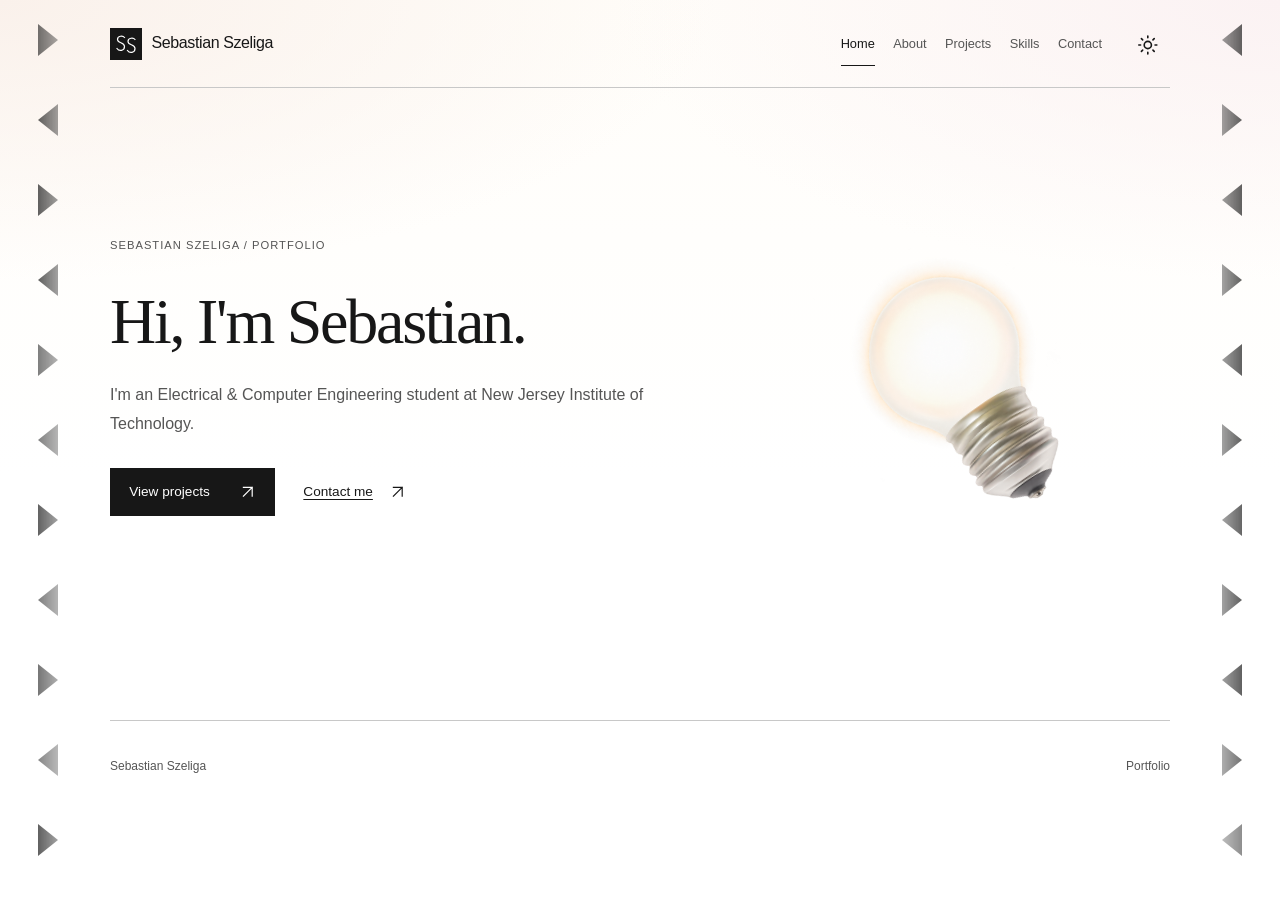
==== commit 15291c07: "Animate individual triangles and add gentle mouse repulsion" ====
--- a/index.html
+++ b/index.html
@@ -8,8 +8,8 @@
     <link rel="icon" href="images/monogram.svg?v=5215a69064c3" type="image/svg+xml">
     <title>Sebastian Szeliga | Electrical &amp; Computer Engineering Student</title>
     <script src="js/theme.js?v=cae71dd46cd4"></script>
-    <link rel="stylesheet" href="css/styles.css?v=a3db818b4c22">
-    <script src="js/main.js?v=89414db6988f" defer></script>
+    <link rel="stylesheet" href="css/styles.css?v=4fb5a91ec50a">
+    <script src="js/main.js?v=b28dfe1d17dc" defer></script>
   </head>
   <body id="top">
 
--- a/css/styles.css
+++ b/css/styles.css
@@ -67,6 +67,25 @@
   }
   body::before { left: 1rem; }
   body::after { right: 1rem; transform: scaleX(-1); }
+}
+.triangle-field { display: none; }
+@media (min-width: 80rem) and (prefers-reduced-motion: no-preference) {
+  body.has-interactive-triangles::before, body.has-interactive-triangles::after { display: none; }
+  body.has-interactive-triangles .triangle-field { display: block; }
+  .triangle-field {
+    position: absolute;
+    top: 0;
+    bottom: 0;
+    width: calc((100% - 1060px) / 2 - 2.5rem);
+    color: var(--ink);
+    pointer-events: none;
+    -webkit-mask-image: linear-gradient(to right, #000, transparent);
+    mask-image: linear-gradient(to right, #000, transparent);
+  }
+  .triangle-field-left { left: 1rem; }
+  .triangle-field-right { right: 1rem; transform: scaleX(-1); }
+  .triangle-field svg { display: block; width: 100%; height: 100%; overflow: hidden; }
+  .triangle-field path { fill: currentColor; pointer-events: none; }
 }
 a { color: inherit; text-underline-offset: 0.25em; }
 button { font: inherit; }
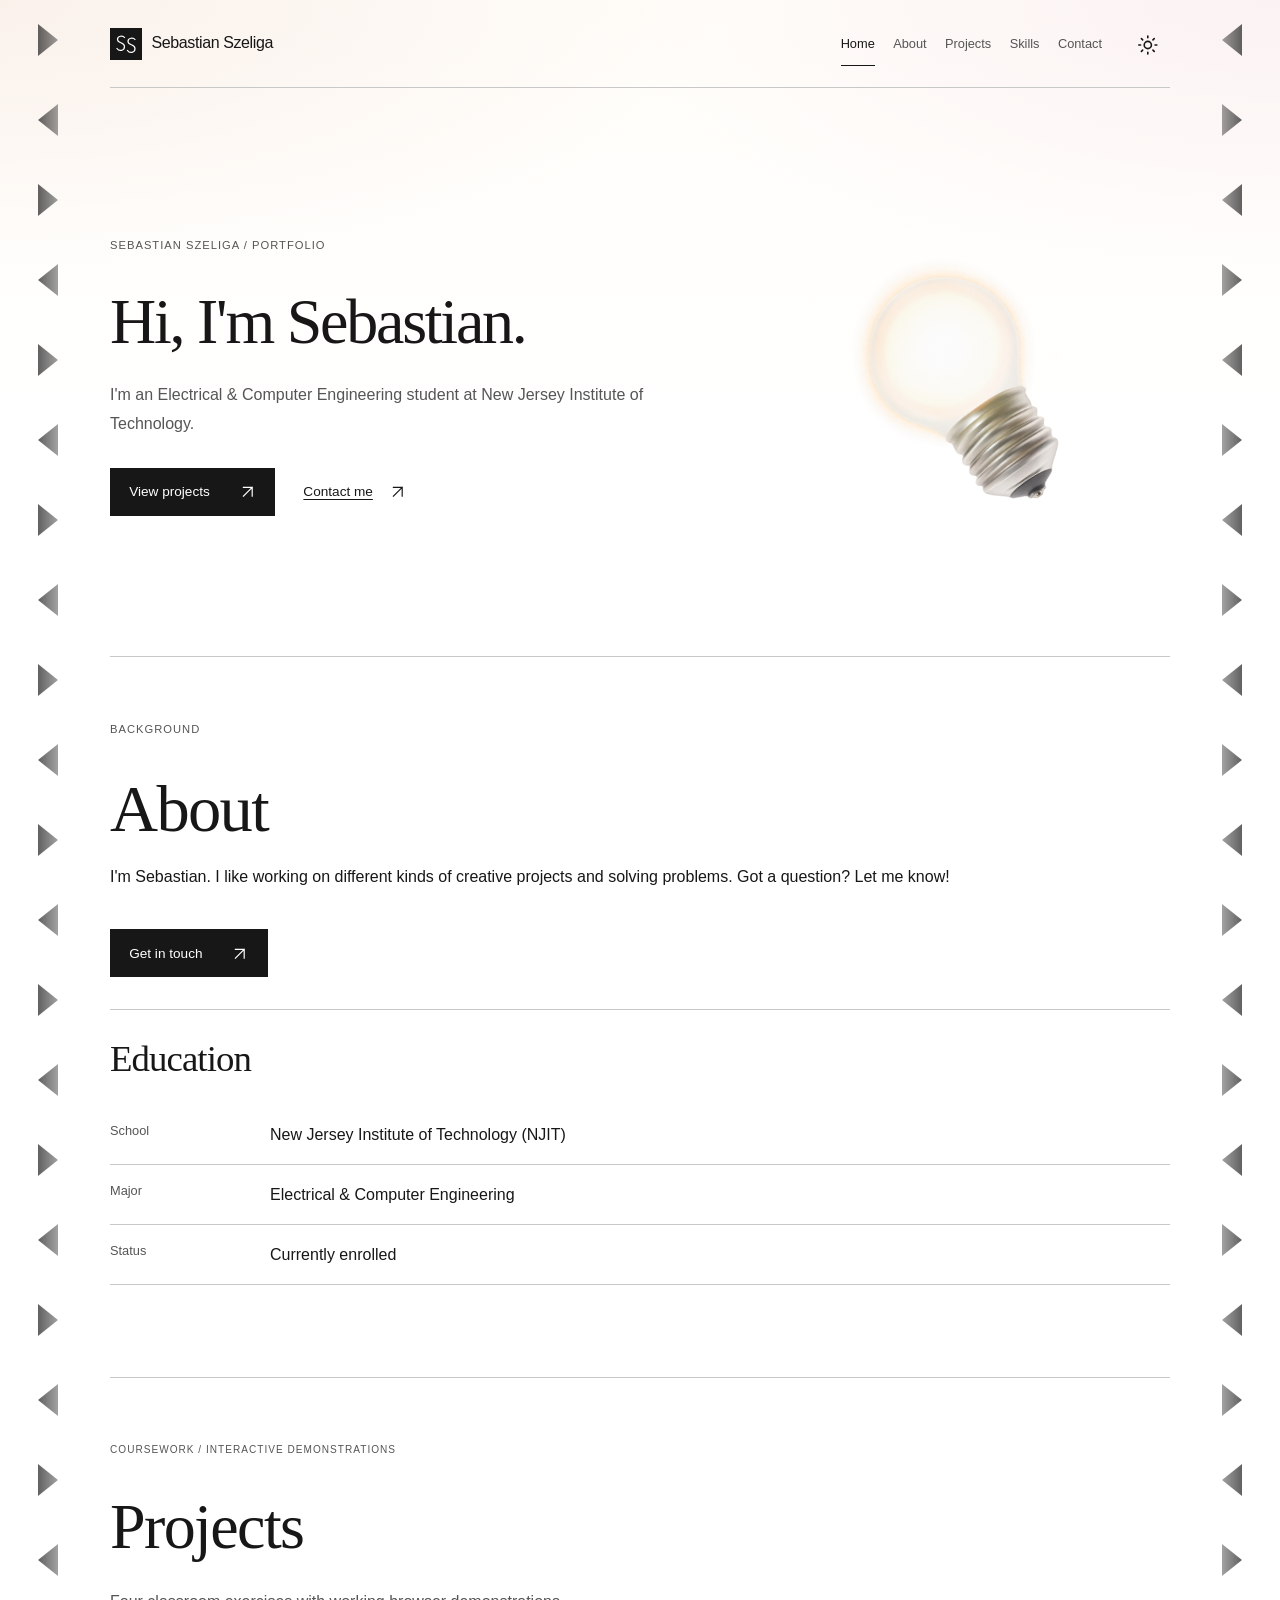
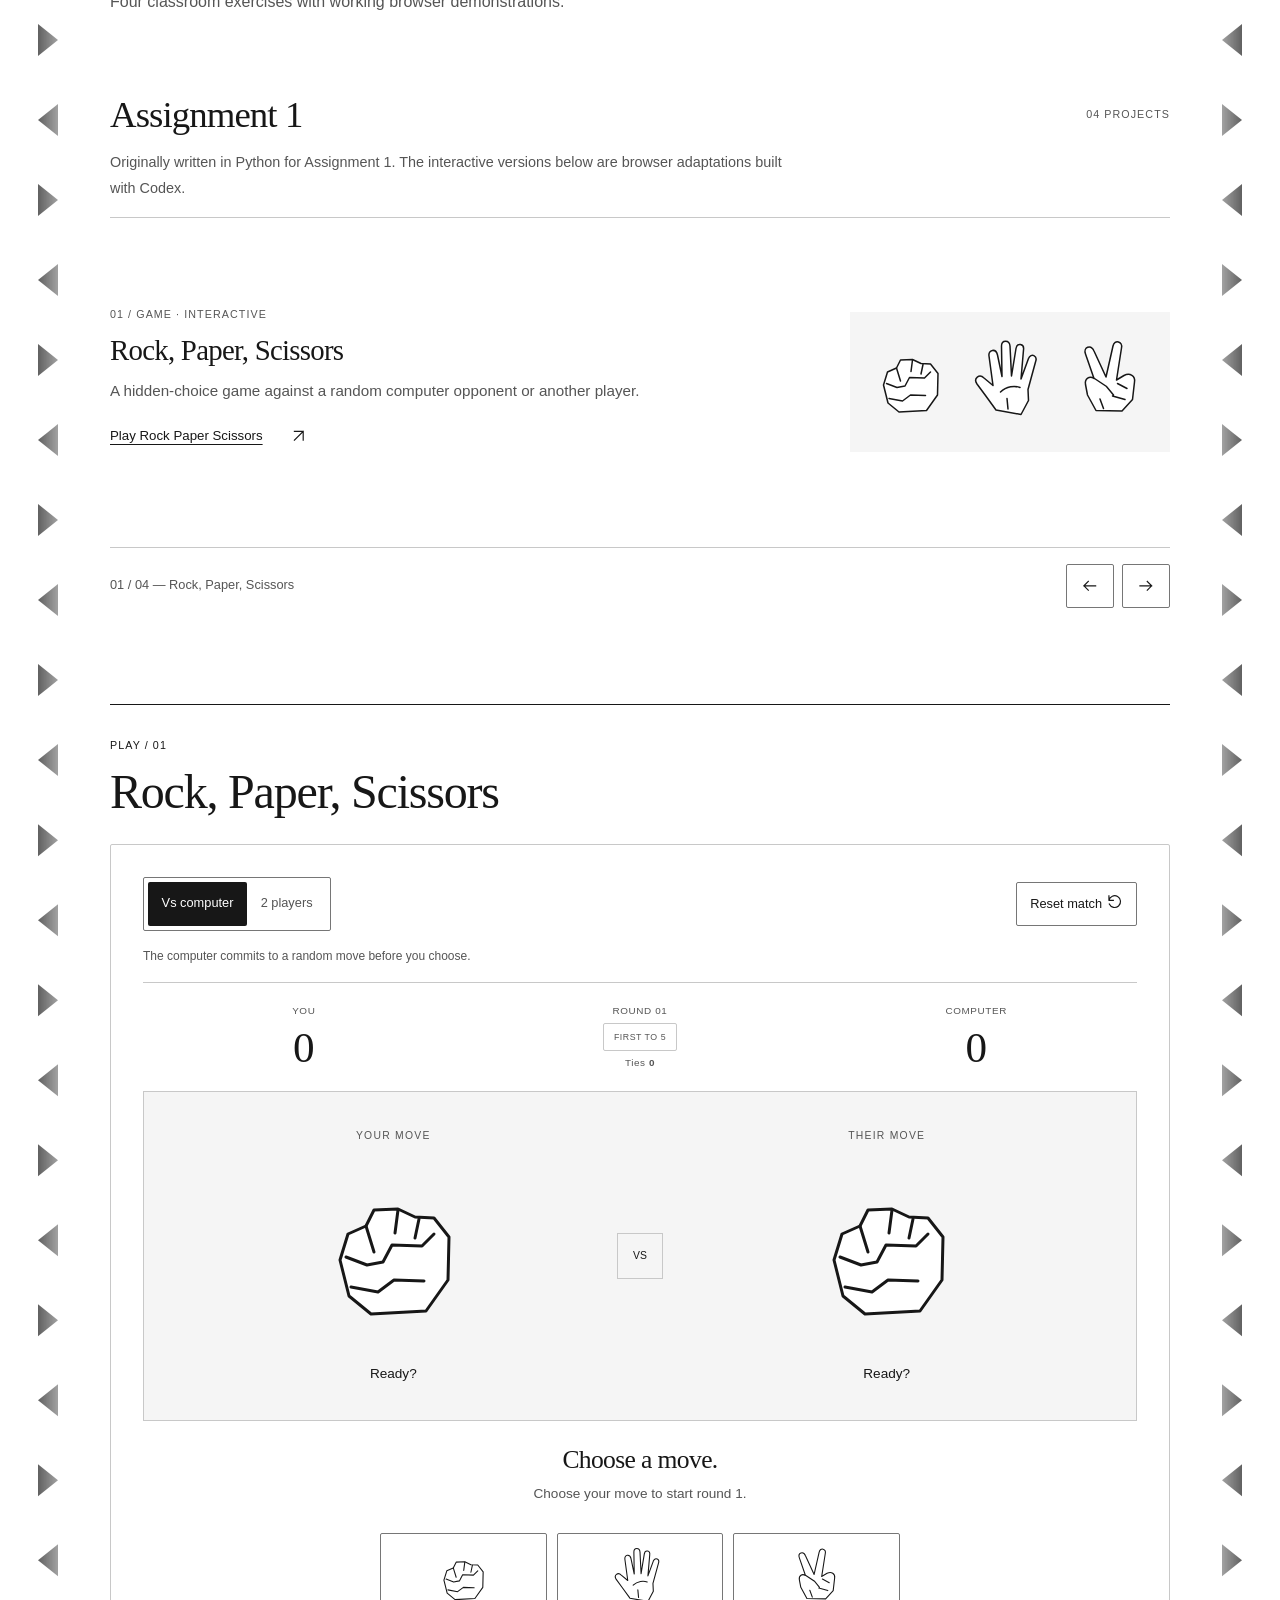
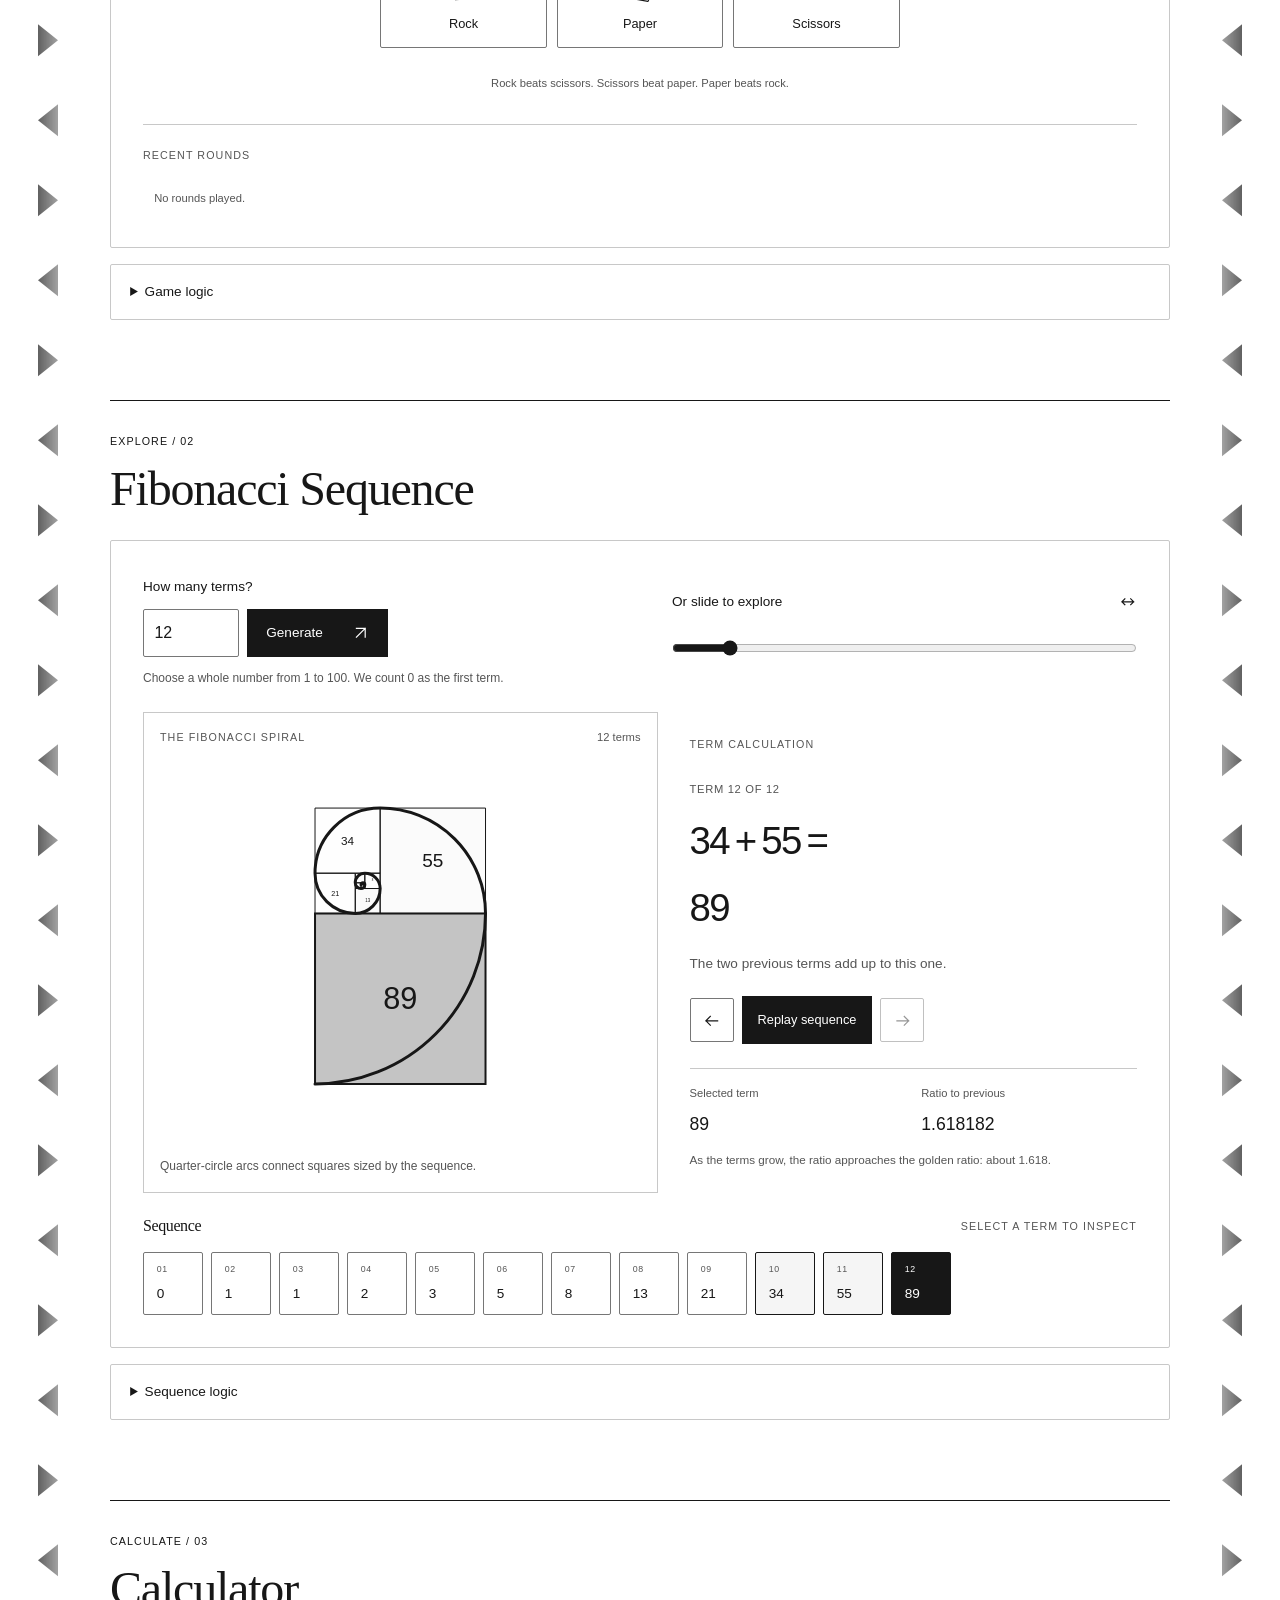
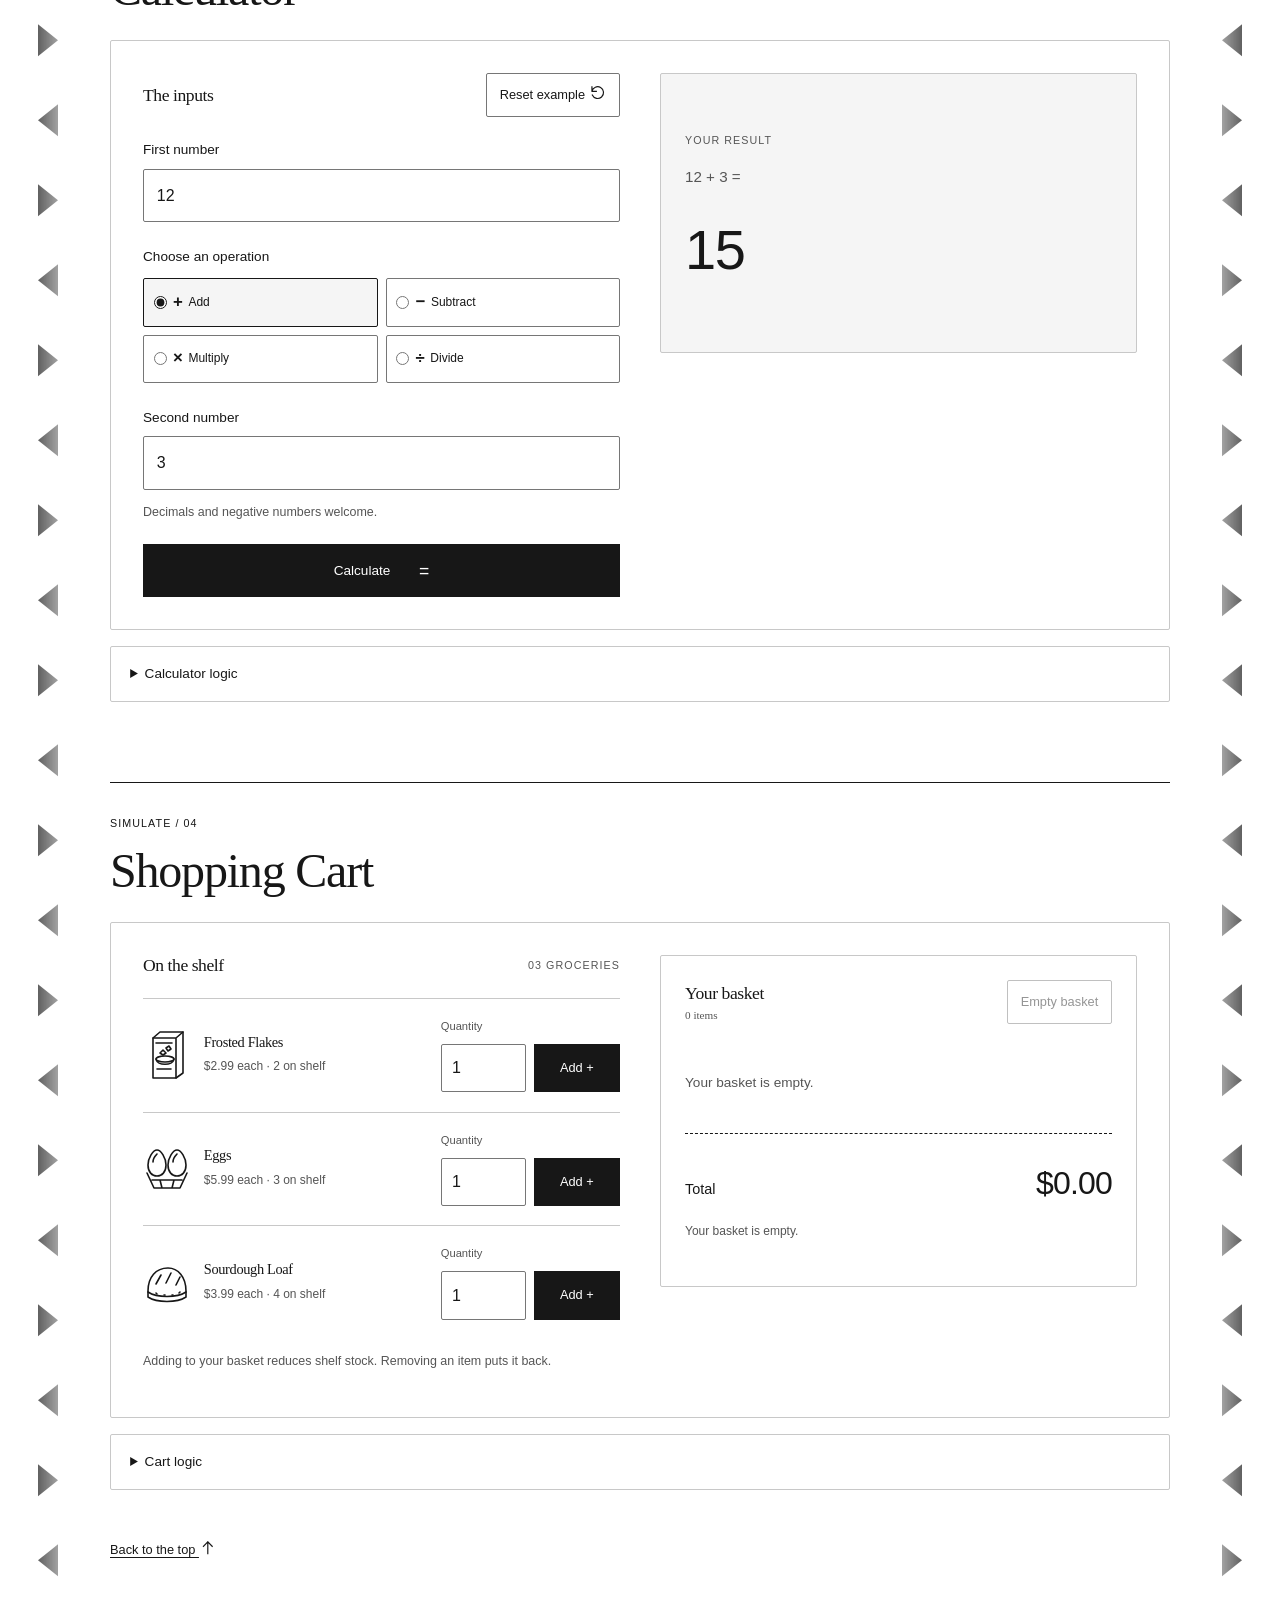
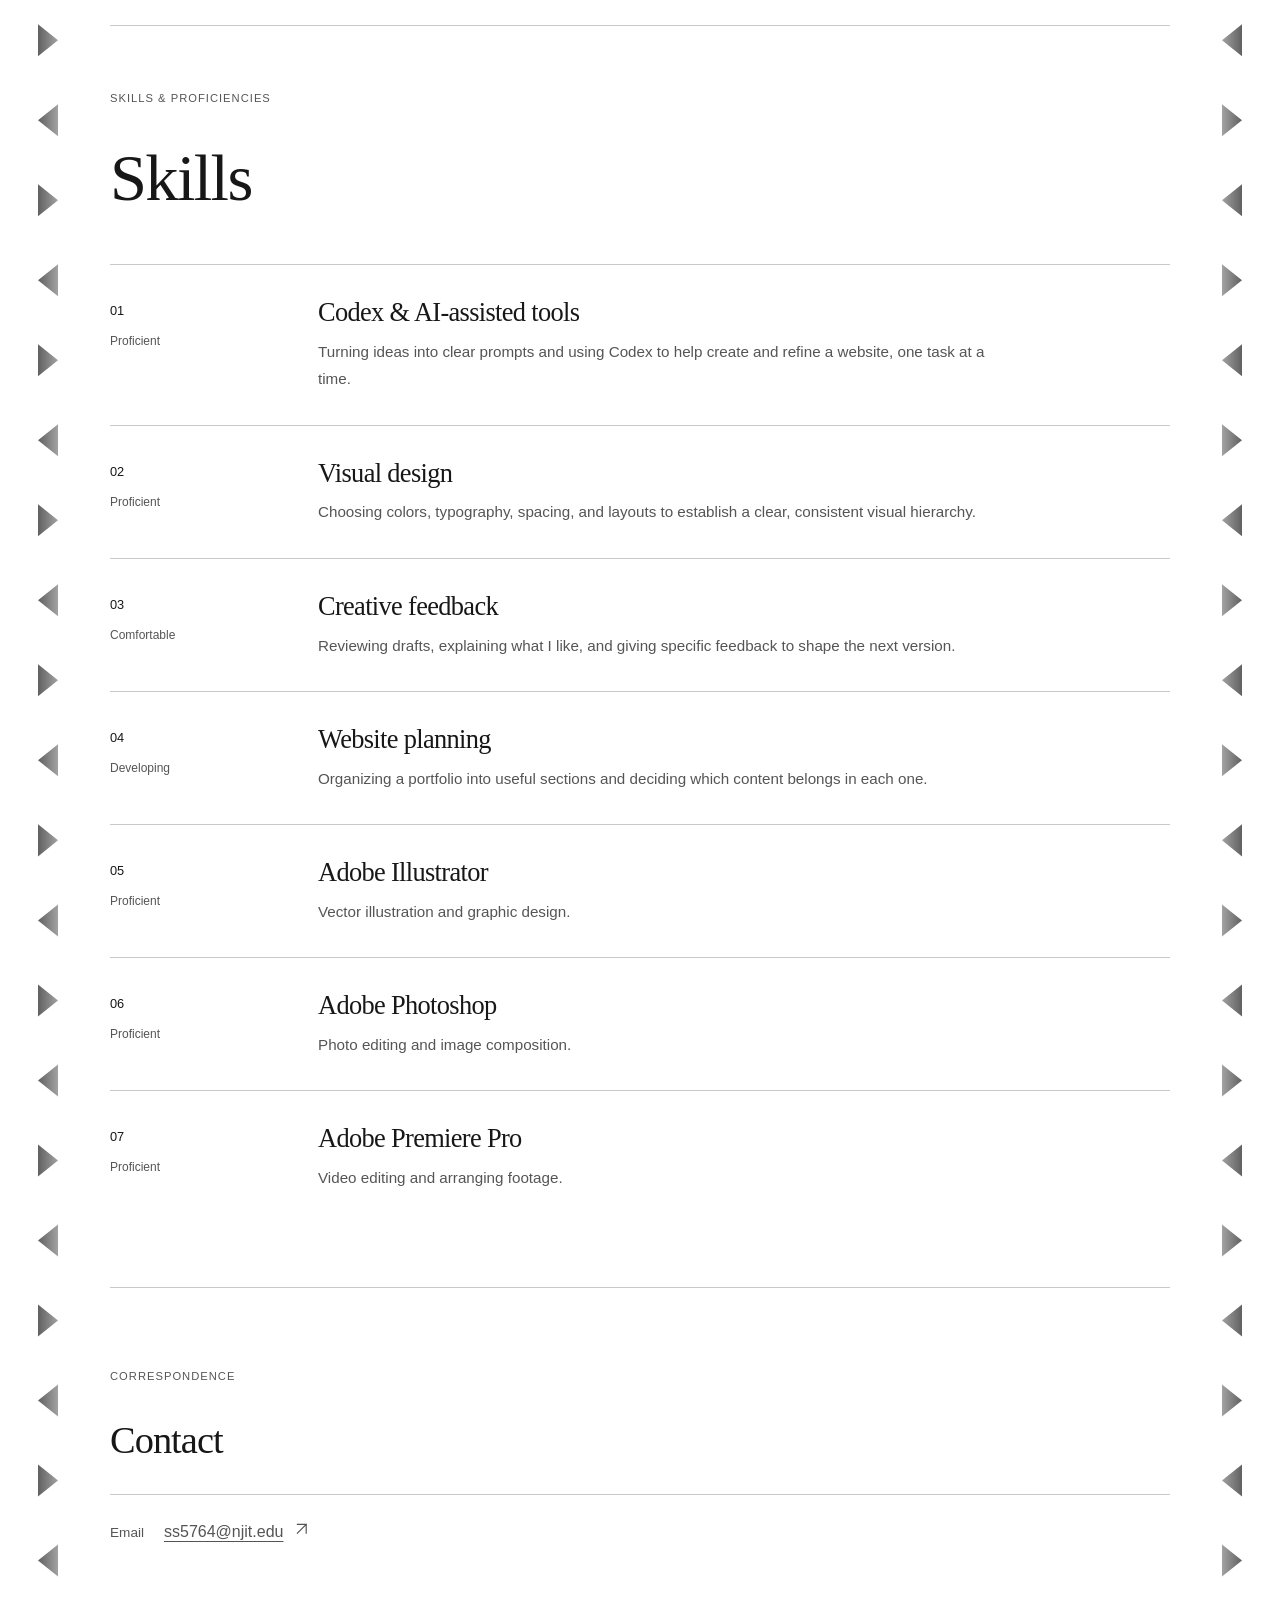
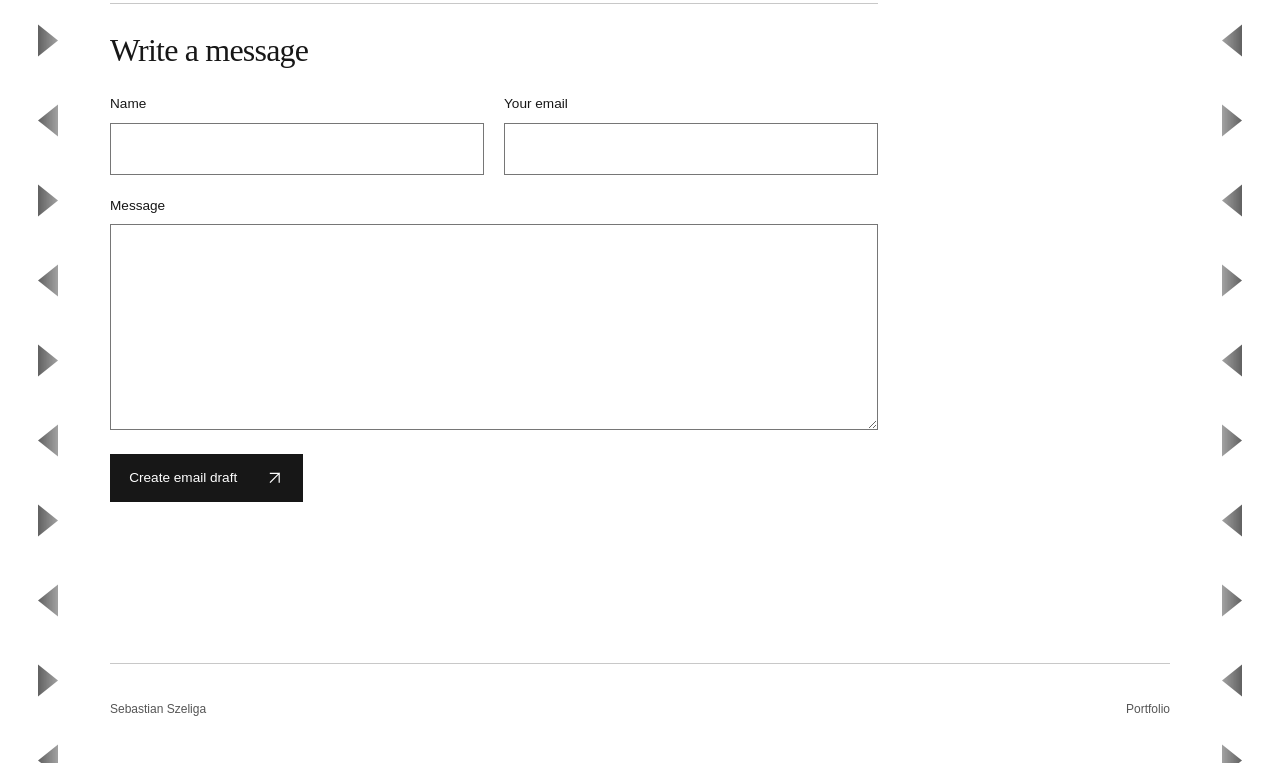
==== commit e7e6d105: "Combine portfolio sections and add responsive bulb interaction" ====
--- a/index.html
+++ b/index.html
@@ -8,8 +8,8 @@
     <link rel="icon" href="images/monogram.svg?v=5215a69064c3" type="image/svg+xml">
     <title>Sebastian Szeliga | Electrical &amp; Computer Engineering Student</title>
     <script src="js/theme.js?v=cae71dd46cd4"></script>
-    <link rel="stylesheet" href="css/styles.css?v=4fb5a91ec50a">
-    <script src="js/main.js?v=b28dfe1d17dc" defer></script>
+    <link rel="stylesheet" href="css/styles.css?v=afd194e6b43c">
+    <script src="js/main.js?v=c3b9ee06ce61" defer></script>
   </head>
   <body id="top">
 
@@ -20,11 +20,11 @@
       </a>
 
       <nav id="site-navigation" class="site-navigation" aria-label="Main navigation">
-        <a class="nav-link nav-page-link" href="#top" aria-current="page">Home</a>
-        <a class="nav-link nav-page-link" href="about.html#top">About</a>
-        <a class="nav-link nav-page-link" href="projects.html#top">Projects</a>
-        <a class="nav-link nav-page-link" href="skills.html#top">Skills</a>
-        <a class="nav-link nav-page-link" href="contact.html#top">Contact</a>
+        <a class="nav-link nav-page-link" href="#home" aria-current="location">Home</a>
+        <a class="nav-link nav-page-link" href="#about">About</a>
+        <a class="nav-link nav-page-link" href="#projects">Projects</a>
+        <a class="nav-link nav-page-link" href="#skills">Skills</a>
+        <a class="nav-link nav-page-link" href="#contact">Contact</a>
       </nav>
 
       <button class="theme-toggle" type="button" aria-label="Dark mode" aria-pressed="false" title="Switch to dark mode" hidden>
@@ -39,16 +39,200 @@
     </header>
 
     <main id="main" class="page-enter" tabindex="-1">
-      <section id="home" class="hero page-width" aria-labelledby="intro-heading" tabindex="-1">
+      <section id="home" data-nav-section class="hero page-width" aria-labelledby="intro-heading" tabindex="-1">
         <div class="hero-copy">
           <p class="eyebrow">Sebastian Szeliga / Portfolio</p>
           <h1 id="intro-heading">Hi, I'm Sebastian.</h1>
           <p class="hero-description">I'm an Electrical &amp; Computer Engineering student at New Jersey Institute of Technology.</p>
-          <div class="hero-actions"><a class="button" href="projects.html">View projects <svg class="ui-icon" viewBox="0 0 24 24" width="18" height="18" aria-hidden="true" focusable="false"><path d="M6 18 18 6M6 6h12v12"/></svg></a><a class="text-link" href="contact.html">Contact me <svg class="ui-icon" viewBox="0 0 24 24" width="18" height="18" aria-hidden="true" focusable="false"><path d="M6 18 18 6M6 6h12v12"/></svg></a></div>
+          <div class="hero-actions"><a class="button" href="#projects">View projects <svg class="ui-icon" viewBox="0 0 24 24" width="18" height="18" aria-hidden="true" focusable="false"><path d="M6 18 18 6M6 6h12v12"/></svg></a><a class="text-link" href="#contact">Contact me <svg class="ui-icon" viewBox="0 0 24 24" width="18" height="18" aria-hidden="true" focusable="false"><path d="M6 18 18 6M6 6h12v12"/></svg></a></div>
         </div>
         <div class="hero-bulb">
           <img class="home-lightbulb" src="images/home-lightbulb.png?v=96ed87d745ab" alt="Glowing light bulb with a metallic screw base" width="594" height="768" decoding="async">
         </div>
+      </section>
+
+      <section id="about" data-nav-section class="portfolio-section about-layout page-width" aria-labelledby="about-heading" tabindex="-1">
+        <div class="page-intro" aria-labelledby="about-heading">
+          <p class="eyebrow">Background</p>
+          <h2 class="section-title" id="about-heading">About</h2>
+          <p>I'm Sebastian. I like working on different kinds of creative projects and solving problems. Got a question? Let me know!</p>
+          <a class="button" href="#contact">Get in touch <svg class="ui-icon" viewBox="0 0 24 24" width="18" height="18" aria-hidden="true" focusable="false"><path d="M6 18 18 6M6 6h12v12"/></svg></a>
+        </div>
+        <section id="education" class="education-card" aria-labelledby="education-heading" tabindex="-1">
+          <h3 id="education-heading">Education</h3>
+          <dl class="education-details">
+            <div><dt>School</dt><dd>New Jersey Institute of Technology (NJIT)</dd></div>
+            <div><dt>Major</dt><dd>Electrical &amp; Computer Engineering</dd></div>
+            <div><dt>Status</dt><dd>Currently enrolled</dd></div>
+          </dl>
+        </section>
+      </section>
+
+      <section id="projects" data-nav-section class="portfolio-section projects-page page-width" aria-labelledby="projects-heading" tabindex="-1">
+        <div class="page-intro projects-intro" aria-labelledby="projects-heading">
+          <div>
+            <p class="eyebrow">Coursework / Interactive demonstrations</p>
+            <h2 class="section-title" id="projects-heading">Projects</h2>
+            <p class="hero-description">Four classroom exercises with working browser demonstrations.</p>
+          </div>
+        </div>
+
+        <section class="project-collection project-carousel" aria-labelledby="collection-heading" aria-roledescription="carousel">
+          <div class="collection-heading"><h3 id="collection-heading">Assignment 1</h3><span class="small-label">04 PROJECTS</span></div>
+          <p class="collection-description">Originally written in Python for Assignment 1. The interactive versions below are browser adaptations built with Codex.</p>
+          <div class="project-grid" id="project-slides">
+            <article class="project-card">
+              <div class="project-thumbnail rps-thumbnail" aria-hidden="true"><img src="images/rock.svg?v=6d24a1eafac3" alt="" width="200" height="200"><img src="images/paper.svg?v=ec9f4b4f1c23" alt="" width="200" height="200"><img src="images/scissors.svg?v=fd5c474994df" alt="" width="200" height="200"></div>
+              <div class="project-card-copy"><p class="project-tag">01 / GAME · INTERACTIVE</p><h4 class="project-title">Rock, Paper, Scissors</h4><p>A hidden-choice game against a random computer opponent or another player.</p><a href="#rps-lab">Play Rock Paper Scissors <svg class="ui-icon" viewBox="0 0 24 24" width="18" height="18" aria-hidden="true" focusable="false"><path d="M6 18 18 6M6 6h12v12"/></svg></a></div>
+            </article>
+            <article class="project-card">
+              <img class="project-thumbnail" src="images/fibonacci.svg?v=1f8a6fda425f" alt="A Fibonacci-inspired spiral over a grid of growing squares" width="480" height="240">
+              <div class="project-card-copy"><p class="project-tag">02 / MATH · INTERACTIVE</p><h4 class="project-title">Fibonacci Sequence</h4><p>Generate up to 100 exact terms, inspect each calculation, and explore the square spiral.</p><a href="#fib-lab">Explore Fibonacci <svg class="ui-icon" viewBox="0 0 24 24" width="18" height="18" aria-hidden="true" focusable="false"><path d="M6 18 18 6M6 6h12v12"/></svg></a></div>
+            </article>
+            <article class="project-card">
+              <img class="project-thumbnail" src="images/calculator.svg?v=dee3575b29df" alt="An illustrated calculator with the four arithmetic operations" width="480" height="240" loading="lazy">
+              <div class="project-card-copy"><p class="project-tag">03 / MATH · INTERACTIVE</p><h4 class="project-title">Calculator</h4><p>Four arithmetic operations with checks for invalid input and results.</p><a href="#calculator-lab">Use calculator <svg class="ui-icon" viewBox="0 0 24 24" width="18" height="18" aria-hidden="true" focusable="false"><path d="M6 18 18 6M6 6h12v12"/></svg></a></div>
+            </article>
+            <article class="project-card">
+              <img class="project-thumbnail" src="images/cart.svg?v=f8fdaa151dd0" alt="An illustrated shopping cart with groceries" width="480" height="240" loading="lazy">
+              <div class="project-card-copy"><p class="project-tag">04 / SIMULATION · INTERACTIVE</p><h4 class="project-title">Shopping Cart</h4><p>Track grocery quantities, shelf inventory, and the total cost.</p><a href="#cart-lab">Use shopping cart <svg class="ui-icon" viewBox="0 0 24 24" width="18" height="18" aria-hidden="true" focusable="false"><path d="M6 18 18 6M6 6h12v12"/></svg></a></div>
+            </article>
+          </div>
+          <div class="carousel-controls" hidden>
+            <p id="carousel-status" class="carousel-status" role="status" aria-live="polite" aria-atomic="true"></p>
+            <div class="carousel-buttons"><button id="project-previous" class="quiet-button" type="button" aria-controls="project-slides" aria-label="Previous project"><svg class="ui-icon" viewBox="0 0 24 24" width="18" height="18" aria-hidden="true" focusable="false"><path d="M20 12H4m6-6-6 6 6 6"/></svg></button><button id="project-next" class="quiet-button" type="button" aria-controls="project-slides" aria-label="Next project"><svg class="ui-icon" viewBox="0 0 24 24" width="18" height="18" aria-hidden="true" focusable="false"><path d="M4 12h16m-6-6 6 6-6 6"/></svg></button></div>
+          </div>
+        </section>
+
+        <section id="rps-lab" class="project-lab" aria-labelledby="rps-heading" tabindex="-1">
+          <div class="lab-heading"><div><p class="project-tag">PLAY / 01</p><h3 id="rps-heading">Rock, Paper, Scissors</h3></div></div>
+          <noscript><p class="fallback-note">Enable JavaScript to play the game. Rock beats scissors, scissors beat paper, and paper beats rock.</p></noscript>
+          <div id="rps-game" class="rps-game" hidden>
+            <div class="game-toolbar"><div class="mode-switch" role="group" aria-label="Game opponent"><button type="button" data-game-mode="computer" aria-pressed="true">Vs computer</button><button type="button" data-game-mode="friend" aria-pressed="false">2 players</button></div><button id="reset-game" class="quiet-button" type="button">Reset match <svg class="ui-icon" viewBox="0 0 24 24" width="18" height="18" aria-hidden="true" focusable="false"><path d="M4 4v6h6M4 10a8 8 0 1 1 .5 5"/></svg></button></div>
+            <div class="game-settings"><p id="game-mode-note">The computer commits to a random move before you choose.</p></div>
+            <div class="scoreboard" aria-label="Match score"><div><span id="player-one-label">YOU</span><strong id="player-one-score">0</strong></div><div class="scoreboard-center"><span id="round-label">ROUND 01</span><span class="scoreboard-divider">FIRST TO 5</span><span>Ties <b id="tie-score">0</b></span></div><div><span id="player-two-label">COMPUTER</span><strong id="player-two-score">0</strong></div></div>
+            <div class="arena" id="game-arena">
+
+              <div class="arena-hand"><span id="left-hand-label">YOUR MOVE</span><img id="left-hand" src="images/rock.svg?v=6d24a1eafac3" alt="" width="200" height="200"><strong id="left-choice">Ready?</strong></div>
+              <span class="versus" aria-hidden="true">VS</span>
+              <div class="arena-hand"><span id="right-hand-label">THEIR MOVE</span><img id="right-hand" src="images/rock.svg?v=6d24a1eafac3" alt="" width="200" height="200"><strong id="right-choice">Ready.</strong></div>
+            </div>
+            <div id="handoff-screen" class="handoff-screen" hidden><h4>Player 2</h4><p>Player 1's move is locked in.<br>Pass the device to Player 2 without looking back.</p><button id="handoff-ready" class="button" type="button">I'm Player 2. Let's go.</button></div>
+            <div class="game-announcement" role="status" aria-live="polite" aria-atomic="true"><h4 id="game-result">Choose a move.</h4><p id="game-instruction">Choose your move to start round 1.</p></div>
+            <div id="move-controls" class="move-controls" role="group" aria-label="Choose your move"><button type="button" data-move="rock"><img src="images/rock.svg?v=6d24a1eafac3" alt="" width="200" height="200"><span>Rock</span></button><button type="button" data-move="paper"><img src="images/paper.svg?v=ec9f4b4f1c23" alt="" width="200" height="200"><span>Paper</span></button><button type="button" data-move="scissors"><img src="images/scissors.svg?v=fd5c474994df" alt="" width="200" height="200"><span>Scissors</span></button></div>
+            <div class="round-actions"><p>Rock beats scissors. Scissors beat paper. Paper beats rock.</p><button id="next-round" class="button" type="button" hidden>Next round <svg class="ui-icon" viewBox="0 0 24 24" width="18" height="18" aria-hidden="true" focusable="false"><path d="M6 18 18 6M6 6h12v12"/></svg></button></div>
+            <div class="round-history"><span class="small-label">RECENT ROUNDS</span><ol id="round-history"><li>No rounds played.</li></ol></div>
+          </div>
+          <details class="logic-notes"><summary>Game logic</summary><p>The original uses hidden Player 1 input, validates both choices, compares the three winning combinations, and asks to play again. This adaptation keeps that logic and adds a score, animation, and an optional computer opponent. Two-player mode is pass-and-play on one device; the handoff screen keeps the first choice off-screen.</p><p>The computer chooses rock, paper, or scissors at random before you choose. Each round is independent; previous moves do not affect its choice.</p></details>
+        </section>
+
+        <section id="fib-lab" class="project-lab" aria-labelledby="fib-heading" tabindex="-1">
+          <div class="lab-heading"><div><p class="project-tag">EXPLORE / 02</p><h3 id="fib-heading">Fibonacci Sequence</h3></div></div>
+          <noscript><p class="fallback-note">Enable JavaScript to explore the sequence. It starts 0, 1, 1, 2, 3, 5, 8, 13. Each new term is the sum of the previous two.</p></noscript>
+          <div id="fib-explorer" class="fib-explorer" hidden>
+            <div class="fib-controls"><form id="fib-form" novalidate><label for="fib-count">How many terms?</label><div class="fib-input-row"><input id="fib-count" type="number" min="1" max="100" step="1" value="12" required aria-describedby="fib-help fib-error"><button class="button" type="submit">Generate <svg class="ui-icon" viewBox="0 0 24 24" width="18" height="18" aria-hidden="true" focusable="false"><path d="M6 18 18 6M6 6h12v12"/></svg></button></div><p id="fib-help">Choose a whole number from 1 to 100. We count 0 as the first term.</p><p id="fib-error" class="input-error" role="alert"></p></form><label class="range-label" for="fib-range"><span class="range-caption">Or slide to explore <svg class="ui-icon" viewBox="0 0 24 24" width="18" height="18" aria-hidden="true" focusable="false"><path d="M4 12h16M8 8l-4 4 4 4m8-8 4 4-4 4"/></svg></span><input id="fib-range" type="range" min="1" max="100" value="12"></label></div>
+            <div class="fib-workspace"><div class="fib-visual"><div class="visual-topline"><span class="small-label">THE FIBONACCI SPIRAL</span><span id="spiral-caption">12 terms</span></div><svg id="fib-spiral" viewBox="-10 -10 120 120" role="img" aria-labelledby="spiral-title spiral-description"><title id="spiral-title">Fibonacci square spiral</title><desc id="spiral-description">Squares sized by consecutive Fibonacci numbers, with a quarter-circle arc in each square.</desc><g id="fib-squares"></g><path id="fib-curve" d="M0 0"/></svg><p id="spiral-note">Each square grows from the two before it.</p></div><div class="fib-step-panel"><span class="small-label">TERM CALCULATION</span><p id="fib-step-label">TERM 12 OF 12</p><div id="fib-equation" class="fib-equation"></div><p id="fib-explanation">Add the two previous terms to get the next.</p><div class="step-controls"><button id="fib-back" class="quiet-button" type="button" aria-label="Previous Fibonacci term"><svg class="ui-icon" viewBox="0 0 24 24" width="18" height="18" aria-hidden="true" focusable="false"><path d="M20 12H4m6-6-6 6 6 6"/></svg></button><button id="fib-play" class="button" type="button">Replay sequence</button><button id="fib-next" class="quiet-button" type="button" aria-label="Next Fibonacci term"><svg class="ui-icon" viewBox="0 0 24 24" width="18" height="18" aria-hidden="true" focusable="false"><path d="M4 12h16m-6-6 6 6-6 6"/></svg></button></div><dl class="fib-stats"><div><dt>Selected term</dt><dd id="fib-selected">89</dd></div><div><dt>Ratio to previous</dt><dd id="fib-ratio">1.618182</dd></div></dl><p class="ratio-note">As the terms grow, the ratio approaches the golden ratio: about 1.618.</p></div></div>
+            <div class="sequence-heading"><h4>Sequence</h4><span class="small-label">SELECT A TERM TO INSPECT</span></div><div id="fib-sequence" class="fib-sequence" role="group" aria-label="Fibonacci terms"></div><p id="fib-status" class="visually-hidden" role="status" aria-atomic="true"></p>
+          </div>
+          <details class="logic-notes"><summary>Sequence logic</summary><p>The notebook starts with [0, 1], then appends the sum of the last two numbers until it reaches the requested length. Its special cases return 0 for one term and [0, 1] for two. Here, whole-number input is checked before generating; BigInt keeps even the 100th term exact.</p><pre><code>seq = [0, 1]
+  for i in range(2, n):
+      seq.append(seq[i - 1] + seq[i - 2])</code></pre><p>The spiral uses quarter-circle arcs in Fibonacci-sized squares. For long sequences, the drawing shows the first 12 terms so the smaller squares remain readable; every generated value is still available below it.</p></details>
+        </section>
+        <section id="calculator-lab" class="project-lab" aria-labelledby="calculator-heading" tabindex="-1">
+          <div class="lab-heading"><div><p class="project-tag">CALCULATE / 03</p><h3 id="calculator-heading">Calculator</h3></div></div>
+          <noscript><p class="fallback-note">Enable JavaScript to use the calculator. It supports addition, subtraction, multiplication, and division.</p></noscript>
+          <div id="calculator-demo" class="utility-demo calculator-layout" hidden>
+            <form id="calculator-form" class="calculator-form" novalidate>
+              <div class="utility-toolbar"><h4>The inputs</h4><button id="calculator-reset" class="quiet-button" type="button">Reset example <svg class="ui-icon" viewBox="0 0 24 24" width="18" height="18" aria-hidden="true" focusable="false"><path d="M4 4v6h6M4 10a8 8 0 1 1 .5 5"/></svg></button></div>
+              <label for="calculator-first">First number</label><input id="calculator-first" type="number" step="any" value="12" required aria-describedby="calculator-help calculator-error">
+              <fieldset class="operation-options"><legend>Choose an operation</legend><label><input type="radio" name="operation" value="+" checked><span><b aria-hidden="true">+</b> Add</span></label><label><input type="radio" name="operation" value="-"><span><b aria-hidden="true">−</b> Subtract</span></label><label><input type="radio" name="operation" value="*"><span><b aria-hidden="true">×</b> Multiply</span></label><label><input type="radio" name="operation" value="/"><span><b aria-hidden="true">÷</b> Divide</span></label></fieldset>
+              <label for="calculator-second">Second number</label><input id="calculator-second" type="number" step="any" value="3" required aria-describedby="calculator-help calculator-error">
+              <p id="calculator-help" class="utility-help">Decimals and negative numbers welcome.</p><p id="calculator-error" class="input-error" role="alert"></p>
+              <button class="button" type="submit">Calculate <span aria-hidden="true">=</span></button>
+            </form>
+            <div class="calculator-results"><div class="calculator-display" role="status" aria-atomic="true"><span class="small-label">YOUR RESULT</span><p id="calculator-expression">12 + 3 =</p><strong id="calculator-result">15</strong></div></div>
+          </div>
+          <details class="logic-notes"><summary>Calculator logic</summary><p>The original calculator takes two numbers and selects addition, subtraction, multiplication, or division with conditionals. This version follows the same rule, checks for missing or invalid numbers, and stops division by zero.</p><p>Results are displayed to 12 significant digits. Very large or very small values use scientific notation.</p></details>
+        </section>
+
+        <section id="cart-lab" class="project-lab" aria-labelledby="cart-heading" tabindex="-1">
+          <div class="lab-heading"><div><p class="project-tag">SIMULATE / 04</p><h3 id="cart-heading">Shopping Cart</h3></div></div>
+          <noscript><p class="fallback-note">Enable JavaScript to try the shopping cart. The assignment's shelf has Frosted Flakes ($2.99, 2 available), eggs ($5.99, 3 available), and sourdough ($3.99, 4 available).</p></noscript>
+          <div id="cart-demo" class="utility-demo cart-layout" hidden>
+            <div class="store-shelf"><div class="utility-toolbar"><h4>On the shelf</h4><span class="small-label">03 GROCERIES</span></div><div id="shelf-items"></div><p class="utility-help">Adding to your basket reduces shelf stock. Removing an item puts it back.</p></div>
+            <div class="basket-panel"><div class="utility-toolbar"><h4>Your basket <span id="cart-item-count">0 items</span></h4><button id="cart-clear" class="quiet-button" type="button" disabled>Empty basket</button></div><p id="cart-empty" class="basket-empty">Your basket is empty.</p><ul id="cart-lines" class="cart-lines" aria-label="Items in your basket"></ul><div class="basket-total"><span>Total</span><strong id="cart-total">$0.00</strong></div><p id="cart-status" class="cart-status" role="status" aria-atomic="true">Your basket is empty.</p></div>
+          </div>
+          <details class="logic-notes"><summary>Cart logic</summary><p>The original notebook stores a shelf of three groceries and a cart of item quantities. This adaptation keeps the original prices and stock: 2 boxes of Frosted Flakes at $2.99, 3 cartons of eggs at $5.99, and 4 sourdough loaves at $3.99. Add a whole-number quantity, use the basket's plus and minus controls, or remove a line. Empty basket returns everything to the shelf.</p><p>Totals use whole cents to avoid rounding drift. The basket stays in this page's memory and starts empty when you reload.</p></details>
+        </section>
+        <p class="project-endnote"><a href="#top">Back to the top <svg class="ui-icon" viewBox="0 0 24 24" width="18" height="18" aria-hidden="true" focusable="false"><path d="M12 20V4m-6 6 6-6 6 6"/></svg></a></p>
+      </section>
+
+      <section id="skills" data-nav-section class="portfolio-section skills-section page-width" aria-labelledby="skills-heading" tabindex="-1">
+        <div class="skills-intro">
+          <p class="eyebrow">Skills &amp; proficiencies</p>
+          <h2 class="section-title" id="skills-heading">Skills</h2>
+
+        </div>
+        <ul class="skills-grid">
+          <li class="skill-card">
+            <div class="skill-card-top"><span class="skill-number" aria-hidden="true">01</span><span class="skill-level">Proficient</span></div>
+            <h3>Codex &amp; AI-assisted tools</h3>
+            <p>Turning ideas into clear prompts and using Codex to help create and refine a website, one task at a time.</p>
+          </li>
+          <li class="skill-card">
+            <div class="skill-card-top"><span class="skill-number" aria-hidden="true">02</span><span class="skill-level">Proficient</span></div>
+            <h3>Visual design</h3>
+            <p>Choosing colors, typography, spacing, and layouts to establish a clear, consistent visual hierarchy.</p>
+          </li>
+          <li class="skill-card">
+            <div class="skill-card-top"><span class="skill-number" aria-hidden="true">03</span><span class="skill-level">Comfortable</span></div>
+            <h3>Creative feedback</h3>
+            <p>Reviewing drafts, explaining what I like, and giving specific feedback to shape the next version.</p>
+          </li>
+          <li class="skill-card">
+            <div class="skill-card-top"><span class="skill-number" aria-hidden="true">04</span><span class="skill-level">Developing</span></div>
+            <h3>Website planning</h3>
+            <p>Organizing a portfolio into useful sections and deciding which content belongs in each one.</p>
+          </li>
+          <li class="skill-card">
+            <div class="skill-card-top"><span class="skill-number" aria-hidden="true">05</span><span class="skill-level">Proficient</span></div>
+            <h3>Adobe Illustrator</h3>
+            <p>Vector illustration and graphic design.</p>
+          </li>
+          <li class="skill-card">
+            <div class="skill-card-top"><span class="skill-number" aria-hidden="true">06</span><span class="skill-level">Proficient</span></div>
+            <h3>Adobe Photoshop</h3>
+            <p>Photo editing and image composition.</p>
+          </li>
+          <li class="skill-card">
+            <div class="skill-card-top"><span class="skill-number" aria-hidden="true">07</span><span class="skill-level">Proficient</span></div>
+            <h3>Adobe Premiere Pro</h3>
+            <p>Video editing and arranging footage.</p>
+          </li>
+        </ul>
+      </section>
+
+      <section id="contact" data-nav-section class="portfolio-section contact-layout page-width" aria-labelledby="contact-heading" tabindex="-1">
+        <div class="contact-intro">
+          <p class="eyebrow">Correspondence</p>
+          <h2 class="section-title" id="contact-heading">Contact</h2>
+        </div>
+
+        <div class="contact-card">
+          <h3>Email</h3>
+          <a class="contact-email" href="mailto:ss5764@njit.edu">ss5764@njit.edu <svg class="ui-icon" viewBox="0 0 24 24" width="18" height="18" aria-hidden="true" focusable="false"><path d="M6 18 18 6M6 6h12v12"/></svg></a>
+        </div>
+
+        <form id="contact-form" class="contact-form" aria-labelledby="contact-form-heading" novalidate>
+          <h3 id="contact-form-heading">Write a message</h3>
+          <div class="contact-fields">
+            <div class="contact-field"><label for="contact-name">Name</label><input id="contact-name" name="name" autocomplete="name" maxlength="80" required aria-describedby="contact-name-error"><p id="contact-name-error" class="input-error"></p></div>
+            <div class="contact-field"><label for="contact-email">Your email</label><input id="contact-email" name="email" type="email" autocomplete="email" maxlength="254" required aria-describedby="contact-email-error"><p id="contact-email-error" class="input-error"></p></div>
+            <div class="contact-field contact-message-field"><label for="contact-message">Message</label><textarea id="contact-message" name="message" rows="7" maxlength="4000" required aria-describedby="contact-message-error"></textarea><p id="contact-message-error" class="input-error"></p></div>
+          </div>
+          <div class="contact-actions"><button id="prepare-email" class="button" type="submit" disabled>Create email draft <svg class="ui-icon" viewBox="0 0 24 24" width="18" height="18" aria-hidden="true" focusable="false"><path d="M6 18 18 6M6 6h12v12"/></svg></button><a id="contact-draft-link" class="text-link" hidden>Open email draft <svg class="ui-icon" viewBox="0 0 24 24" width="18" height="18" aria-hidden="true" focusable="false"><path d="M6 18 18 6M6 6h12v12"/></svg></a></div>
+          <p id="contact-form-status" class="contact-form-status" role="status" aria-live="polite"></p>
+        </form>
       </section>
     </main>
 
--- a/css/styles.css
+++ b/css/styles.css
@@ -109,7 +109,7 @@
 .brand { display: inline-flex; gap: 0.6rem; align-items: center; min-width: 0; min-height: 44px; font-size: 0.95rem; font-weight: 400; letter-spacing: -0.025em; line-height: 1.3; text-decoration: none; }
 .site-navigation { grid-column: 1 / -1; grid-row: 2; display: grid; grid-template-columns: repeat(5, minmax(0, 1fr)); align-items: center; gap: 0; width: 100%; padding-top: 0.35rem; border-top: 1px solid var(--border); -webkit-user-select: none; user-select: none; }
 .nav-link { display: flex; align-items: center; justify-content: center; min-width: 0; min-height: 44px; padding: 0.6rem 0; color: var(--muted); text-decoration: none; font-size: 0.8rem; line-height: 1.4; text-align: center; overflow-wrap: anywhere; }
-.nav-link[aria-current="page"] { color: var(--ink); box-shadow: inset 0 -1px var(--ink); }
+.nav-link[aria-current="location"] { color: var(--ink); box-shadow: inset 0 -1px var(--ink); }
 .nav-link:focus:not(:focus-visible), .theme-toggle:focus:not(:focus-visible) { outline: none; }
 .theme-toggle { grid-column: 2; grid-row: 1; display: grid; place-items: center; flex-shrink: 0; width: 44px; height: 44px; margin-left: 0; padding: 0.7rem; border: 0; border-radius: 0; background: transparent; color: var(--ink); cursor: pointer; }
 
@@ -142,38 +142,38 @@
 .button { display: inline-flex; gap: 1.8rem; align-items: center; justify-content: center; min-height: 48px; padding: 0.8rem 1.2rem; color: var(--button-text); background: var(--ink); border-radius: 0; text-decoration: none; font-size: 0.85rem; font-weight: 400; }
 .button span { font-size: 1.1rem; }
 
-h2 { margin: 0; font-family: var(--heading-font); font-size: clamp(2rem, 4vw, 3rem); font-weight: 400; letter-spacing: -0.025em; line-height: 1.15; }
+h2, h3, h4, h5 { margin: 0; font-family: var(--heading-font); font-size: clamp(2rem, 4vw, 3rem); font-weight: 400; letter-spacing: -0.025em; line-height: 1.15; }
 .site-footer { display: flex; flex-wrap: wrap; justify-content: space-between; gap: 0 1rem; margin-top: 4rem; padding-block: 1.5rem 2rem; border-top: 1px solid var(--border); color: var(--muted); font-size: 0.75rem; }
 .site-footer span { margin-left: 0.4rem; color: var(--ink); }
 
 .contact-layout { display: grid; align-content: start; gap: 2.5rem; padding-block: 3rem 2rem; }
 .contact-intro { min-width: 0; }
-.contact-intro h1 { font-size: clamp(2rem, 3vw, 2.5rem); }
-.contact-intro h1 span, .skills-intro h1 span { color: var(--ink); }
+.contact-intro .section-title { font-size: clamp(2rem, 3vw, 2.5rem); }
+.contact-intro .section-title span, .skills-intro .section-title span { color: var(--ink); }
 .contact-card { display: flex; flex-wrap: wrap; align-items: baseline; gap: 0.25rem 1.25rem; width: 100%; min-width: 0; padding: 1rem 0; border-top: 1px solid var(--border); background: transparent; }
-.contact-card h2 { margin: 0; color: var(--muted); font-family: inherit; font-size: 0.85rem; font-weight: 400; letter-spacing: normal; }
-.contact-card h2 span { color: var(--ink); }
+.contact-card :is(h2, h3) { margin: 0; color: var(--muted); font-family: inherit; font-size: 0.85rem; font-weight: 400; letter-spacing: normal; }
+.contact-card :is(h2, h3) span { color: var(--ink); }
 .contact-card .eyebrow { margin-bottom: 1rem; letter-spacing: 0.12em; }
 .contact-email { display: inline-flex; align-items: baseline; gap: 0.6rem; max-width: 100%; min-height: 44px; padding-block: 0.5rem; color: var(--muted); font-size: 1rem; overflow-wrap: anywhere; text-decoration-thickness: 1px; }
 
 .skills-section { padding-block: 4rem 1rem; }
-.skills-intro h1 { font-size: clamp(2.5rem, 5.2vw, 4.3rem); }
+.skills-intro .section-title { font-size: clamp(2.5rem, 5.2vw, 4.3rem); }
 .skills-intro .hero-description { max-width: 34rem; }
 .skills-grid { display: grid; gap: 0; margin: 2.5rem 0 0; padding: 0; list-style: none; }
 .skill-card { min-width: 0; padding: 1.75rem 0; border-top: 1px solid var(--border); background: transparent; }
 .skill-card-top { display: flex; align-items: center; justify-content: space-between; gap: 1rem; }
 .skill-number { color: var(--ink); font-size: 0.8rem; font-weight: 400; }
 .skill-level { color: var(--muted); font-size: 0.75rem; font-weight: 400; }
-.skill-card h2 { margin: 0.75rem 0; font-size: 1.65rem; font-weight: 400; letter-spacing: -0.025em; }
+.skill-card :is(h2, h3) { margin: 0.75rem 0; font-size: 1.65rem; font-weight: 400; letter-spacing: -0.025em; }
 .skill-card > p { max-width: 42rem; margin: 0; color: var(--muted); line-height: 1.8; font-size: 0.95rem; }
 main > section { scroll-margin-top: 2rem; }
 .content-page { min-height: 65vh; padding-block: 3rem 2rem; }
 .content-page > .skills-section, .content-page > .contact-layout { padding-block: 0; }
-.page-intro h1 { font-size: clamp(2.5rem, 5.2vw, 4.3rem); }
+.page-intro .section-title { font-size: clamp(2.5rem, 5.2vw, 4.3rem); }
 .page-intro .hero-description { max-width: 34rem; }
 .about-layout { display: grid; align-content: start; align-items: start; gap: 2.5rem; }
 .education-card, .project-status { width: 100%; min-width: 0; padding: 1.75rem 0; border-top: 1px solid var(--border); background: transparent; }
-.education-card h2, .project-status h2 { font-size: clamp(1.7rem, 3vw, 2.3rem); }
+.education-card :is(h2, h3), .project-status :is(h2, h3) { font-size: clamp(1.7rem, 3vw, 2.3rem); }
 .education-card .eyebrow { margin-bottom: 1rem; }
 .education-details { display: grid; gap: 0; margin: 1.5rem 0 0; }
 .education-details > div { padding-block: 1rem; border-bottom: 1px solid var(--border); }
@@ -188,9 +188,9 @@
 .projects-page { overflow-wrap: anywhere; }
 .projects-intro { display: block; padding-bottom: 3rem; }
 .projects-intro .eyebrow { font-size: 0.63rem; letter-spacing: 0.1em; }
-.projects-intro h1 { font-size: clamp(2.55rem, 5vw, 4.3rem); }
+.projects-intro .section-title { font-size: clamp(2.55rem, 5vw, 4.3rem); }
 .collection-heading { display: flex; flex-wrap: wrap; align-items: center; justify-content: space-between; gap: 1rem; }
-.collection-heading h2 { font-size: clamp(1.7rem, 3vw, 2.3rem); }
+.collection-heading :is(h2, h3) { font-size: clamp(1.7rem, 3vw, 2.3rem); }
 .small-label, .project-tag { font-size: 0.67rem; font-weight: 400; letter-spacing: 0.1em; color: var(--muted); }
 .collection-description { max-width: 42rem; font-size: 0.9rem; color: var(--muted); line-height: 1.8; }
 .project-grid { display: grid; gap: 0; }
@@ -199,7 +199,7 @@
 .rps-thumbnail { display: flex; align-items: center; justify-content: center; padding: 0.8rem; background: var(--panel); }
 .rps-thumbnail img { width: 34%; height: auto; }
 .project-card-copy { min-width: 0; padding: 0; }
-.project-card h3 { margin: 0.4rem 0 0.65rem; font-family: var(--heading-font); font-size: 1.8rem; font-weight: 400; letter-spacing: -0.025em; }
+.project-card .project-title { margin: 0.4rem 0 0.65rem; font-family: var(--heading-font); font-size: 1.8rem; font-weight: 400; letter-spacing: -0.025em; }
 .project-card p:not(.project-tag) { max-width: 36rem; margin: 0.6rem 0; color: var(--muted); font-size: 0.95rem; line-height: 1.75; }
 .project-card a, .project-card summary { color: var(--ink); font-size: 0.83rem; font-weight: 400; }
 .project-card a { display: inline-flex; gap: 1.7rem; align-items: center; min-height: 44px; text-underline-offset: 0.3em; }
@@ -207,7 +207,7 @@
 .project-card summary { padding-block: 0.65rem; }
 .project-lab { margin-top: 5rem; padding-top: 2rem; border-top: 1px solid var(--ink); }
 .lab-heading { display: flex; flex-wrap: wrap; justify-content: space-between; align-items: end; gap: 1rem; margin-bottom: 1.5rem; }
-.lab-heading h2 { font-size: clamp(2rem, 4vw, 3rem); }
+.lab-heading :is(h2, h3) { font-size: clamp(2rem, 4vw, 3rem); }
 .lab-heading > p { color: var(--muted); font-size: 0.9rem; line-height: 1.7; margin: 0; }
 .lab-heading .project-tag { margin-top: 0; color: var(--ink); }
 .rps-game, .fib-explorer { padding: 1rem; background: var(--surface); border: 1px solid var(--border); border-radius: 2px; box-shadow: none; }
@@ -233,7 +233,7 @@
 .versus { display: grid; place-items: center; width: 34px; height: 34px; border: 1px solid var(--border); color: var(--text); font-size: 0.65rem; font-weight: 400; }
 .arena[data-winner="one"] .arena-hand:first-of-type img, .arena[data-winner="two"] .arena-hand:last-child img { outline: 1px solid var(--ink); outline-offset: 4px; }
 .game-announcement { padding: 1.5rem 0 1rem; text-align: center; }
-.game-announcement h3 { margin: 0; font-size: clamp(1.1rem, 2.2vw, 1.6rem); font-weight: 400; letter-spacing: -0.025em; }
+.game-announcement :is(h3, h4) { margin: 0; font-size: clamp(1.1rem, 2.2vw, 1.6rem); font-weight: 400; letter-spacing: -0.025em; }
 .game-announcement p { min-height: 2.5em; margin: 0.5rem 0 0; color: var(--muted); font-size: 0.85rem; line-height: 1.6; }
 .move-controls { display: grid; grid-template-columns: repeat(3, minmax(0, 1fr)); gap: 0.6rem; max-width: 520px; margin: auto; }
 .move-controls button { display: grid; justify-items: center; min-width: 0; padding: 0.5rem 0.2rem 0.8rem; border: 1px solid var(--control-border); border-radius: 2px; background: var(--background); color: var(--text); cursor: pointer; }
@@ -246,7 +246,7 @@
 .round-history li { color: var(--muted); padding: 0.5rem 0.7rem; background: var(--background); border-radius: 2px; font-size: 0.7rem; line-height: 1.5; }
 .handoff-screen { display: grid; justify-items: center; align-content: center; min-height: 300px; padding: 1.5rem; border-radius: 2px; background: var(--panel); text-align: center; }
 .handoff-symbol { color: var(--ink); font-size: 3rem; }
-.handoff-screen h3 { font-size: 1.5rem; margin: 0.5rem 0; letter-spacing: -0.04em; }
+.handoff-screen :is(h3, h4) { font-size: 1.5rem; margin: 0.5rem 0; letter-spacing: -0.04em; }
 .handoff-screen p { color: var(--muted); font-size: 0.9rem; line-height: 1.8; }
 .logic-notes { margin-top: 1rem; padding: 1rem 1.2rem; border: 1px solid var(--border); border-radius: 2px; background: var(--surface); }
 .logic-notes summary { font-size: 0.85rem; font-weight: 400; color: var(--ink); }
@@ -288,7 +288,7 @@
 .fib-stats dd { font-size: 1.1rem; margin: 0; font-variant-numeric: tabular-nums; overflow-wrap: anywhere; }
 .ratio-note { color: var(--muted); font-size: 0.73rem; line-height: 1.7; margin-bottom: 0; }
 .sequence-heading { display: flex; flex-wrap: wrap; gap: 0.7rem; align-items: center; justify-content: space-between; margin: 1.5rem 0 1rem; }
-.sequence-heading h3 { font-size: 1rem; margin: 0; font-weight: 400; }
+.sequence-heading :is(h3, h4) { font-size: 1rem; margin: 0; font-weight: 400; }
 .fib-sequence { display: flex; flex-wrap: wrap; gap: 0.5rem; }
 .fib-sequence button { display: grid; gap: 0.4rem; flex: 0 1 auto; max-width: 100%; min-width: 60px; min-height: 62px; padding: 0.6rem 0.8rem; background: var(--background); color: var(--text); border: 1px solid var(--control-border); border-radius: 2px; cursor: pointer; text-align: left; font-size: 0.85rem; overflow-wrap: anywhere; }
 .fib-sequence button > span:first-child { font-size: 0.55rem; color: var(--muted); letter-spacing: 0.05em; }
@@ -301,7 +301,7 @@
 .utility-demo { display: grid; gap: 1.5rem; padding: 1rem; border: 1px solid var(--border); border-radius: 2px; background: var(--surface); box-shadow: none; }
 .utility-demo > * { min-width: 0; }
 .utility-toolbar { display: flex; flex-wrap: wrap; align-items: center; justify-content: space-between; gap: 0.7rem; margin-bottom: 1.4rem; }
-.utility-toolbar h3, .calculation-history h3 { font-size: 1.1rem; letter-spacing: -0.025em; font-weight: 400; margin: 0; }
+.utility-toolbar :is(h3, h4), .calculation-history :is(h3, h4) { font-size: 1.1rem; letter-spacing: -0.025em; font-weight: 400; margin: 0; }
 .calculator-form > label { display: block; margin-block: 1rem 0.5rem; font-size: 0.85rem; font-weight: 400; }
 .calculator-form > input { display: block; width: 100%; min-height: 52px; border: 1px solid var(--control-border); border-radius: 2px; padding: 0.8rem; font: inherit; color: var(--text); background: var(--background); }
 .utility-demo input[aria-invalid="true"] { border-color: var(--ink); outline: 2px solid var(--ink); outline-offset: 1px; }
@@ -323,7 +323,7 @@
 .shelf-item { display: grid; grid-template-columns: 48px minmax(0, 1fr); align-items: center; gap: 0.8rem; padding: 1.2rem 0; border-top: 1px solid var(--border); }
 .grocery-mark { display: grid; place-items: center; width: 48px; height: 58px; }
 .grocery-mark img { display: block; width: 48px; height: 58px; }
-.grocery-copy h4, .basket-line-heading h4 { margin: 0; font-size: 0.9rem; font-weight: 400; }
+.grocery-copy h5, .basket-line-heading h5 { margin: 0; font-size: 0.9rem; font-weight: 400; }
 .grocery-copy p, .basket-line-heading p { margin: 0.4rem 0 0; color: var(--muted); font-size: 0.75rem; line-height: 1.7; }
 .grocery-copy p span { display: inline-block; }
 .shelf-controls { grid-column: 1 / -1; }
@@ -333,7 +333,7 @@
 .shelf-controls .button { flex: 1; gap: 0.3rem; padding: 0.75rem; font-size: 0.8rem; }
 .shelf-item .input-error { grid-column: 1 / -1; margin: 0; }
 .basket-panel { align-self: start; padding: 1rem; border: 1px solid var(--border); border-radius: 2px; background: var(--background); }
-.basket-panel .utility-toolbar h3 { display: grid; gap: 0.35rem; }
+.basket-panel .utility-toolbar :is(h3, h4) { display: grid; gap: 0.35rem; }
 #cart-item-count { color: var(--muted); font-size: 0.7rem; font-weight: 400; letter-spacing: 0; }
 .basket-empty { padding-block: 1.5rem; color: var(--muted); font-size: 0.85rem; line-height: 1.8; }
 .cart-lines { list-style: none; padding: 0; margin: 0; }
@@ -370,7 +370,7 @@
   .fib-stats { grid-template-columns: minmax(0, 1fr) minmax(0, 1fr); }
 }
 @media (min-width: 60rem) {
-  .project-card h3 { min-height: 0; }
+  .project-card .project-title { min-height: 0; }
   .rps-game, .fib-explorer { padding: 2rem; }
   .arena { min-height: 330px; }
   .arena-hand img { width: 200px; }
@@ -458,14 +458,14 @@
   .skills-grid { margin-top: 3rem; }
   .skill-card { display: grid; grid-template-columns: 11rem minmax(0, 1fr); column-gap: 2rem; padding-block: 2rem; }
   .skill-card-top { grid-row: 1 / 3; flex-direction: column; align-items: flex-start; justify-content: flex-start; gap: 0.65rem; padding-top: 0.25rem; }
-  .skill-card h2 { margin: 0 0 0.65rem; }
+  .skill-card :is(h2, h3) { margin: 0 0 0.65rem; }
 }
 
 /* A compact vector monogram is shared by the header and browser tab. */
 .brand-monogram { display: block; flex-shrink: 0; width: 32px; height: 32px; }
 .brand span { min-width: 0; }
 .contact-form { width: min(100%, 48rem); padding-top: 1.75rem; border-top: 1px solid var(--border); }
-.contact-form h2 { margin-bottom: 1.5rem; font-size: 2rem; }
+.contact-form :is(h2, h3) { margin-bottom: 1.5rem; font-size: 2rem; }
 .contact-fields { display: grid; gap: 1.25rem; }
 .contact-field { min-width: 0; }
 .contact-field label { display: block; margin-bottom: 0.5rem; font-size: 0.85rem; }
@@ -520,3 +520,11 @@
 @media (hover: hover) and (pointer: fine) and (prefers-reduced-motion: no-preference) {
   .move-controls button:hover:enabled { transform: translateY(-4px); }
 }
+
+/* The five former pages now share one document and native section links. */
+.portfolio-section { padding-block: 4rem; border-top: 1px solid var(--border); scroll-margin-top: 1.5rem; }
+#home { scroll-margin-top: 12rem; }
+.project-lab, #education { scroll-margin-top: 2rem; }
+@media (max-width: 59.99rem) {
+  .portfolio-section, .project-lab, #education { scroll-margin-top: 10rem; }
+}
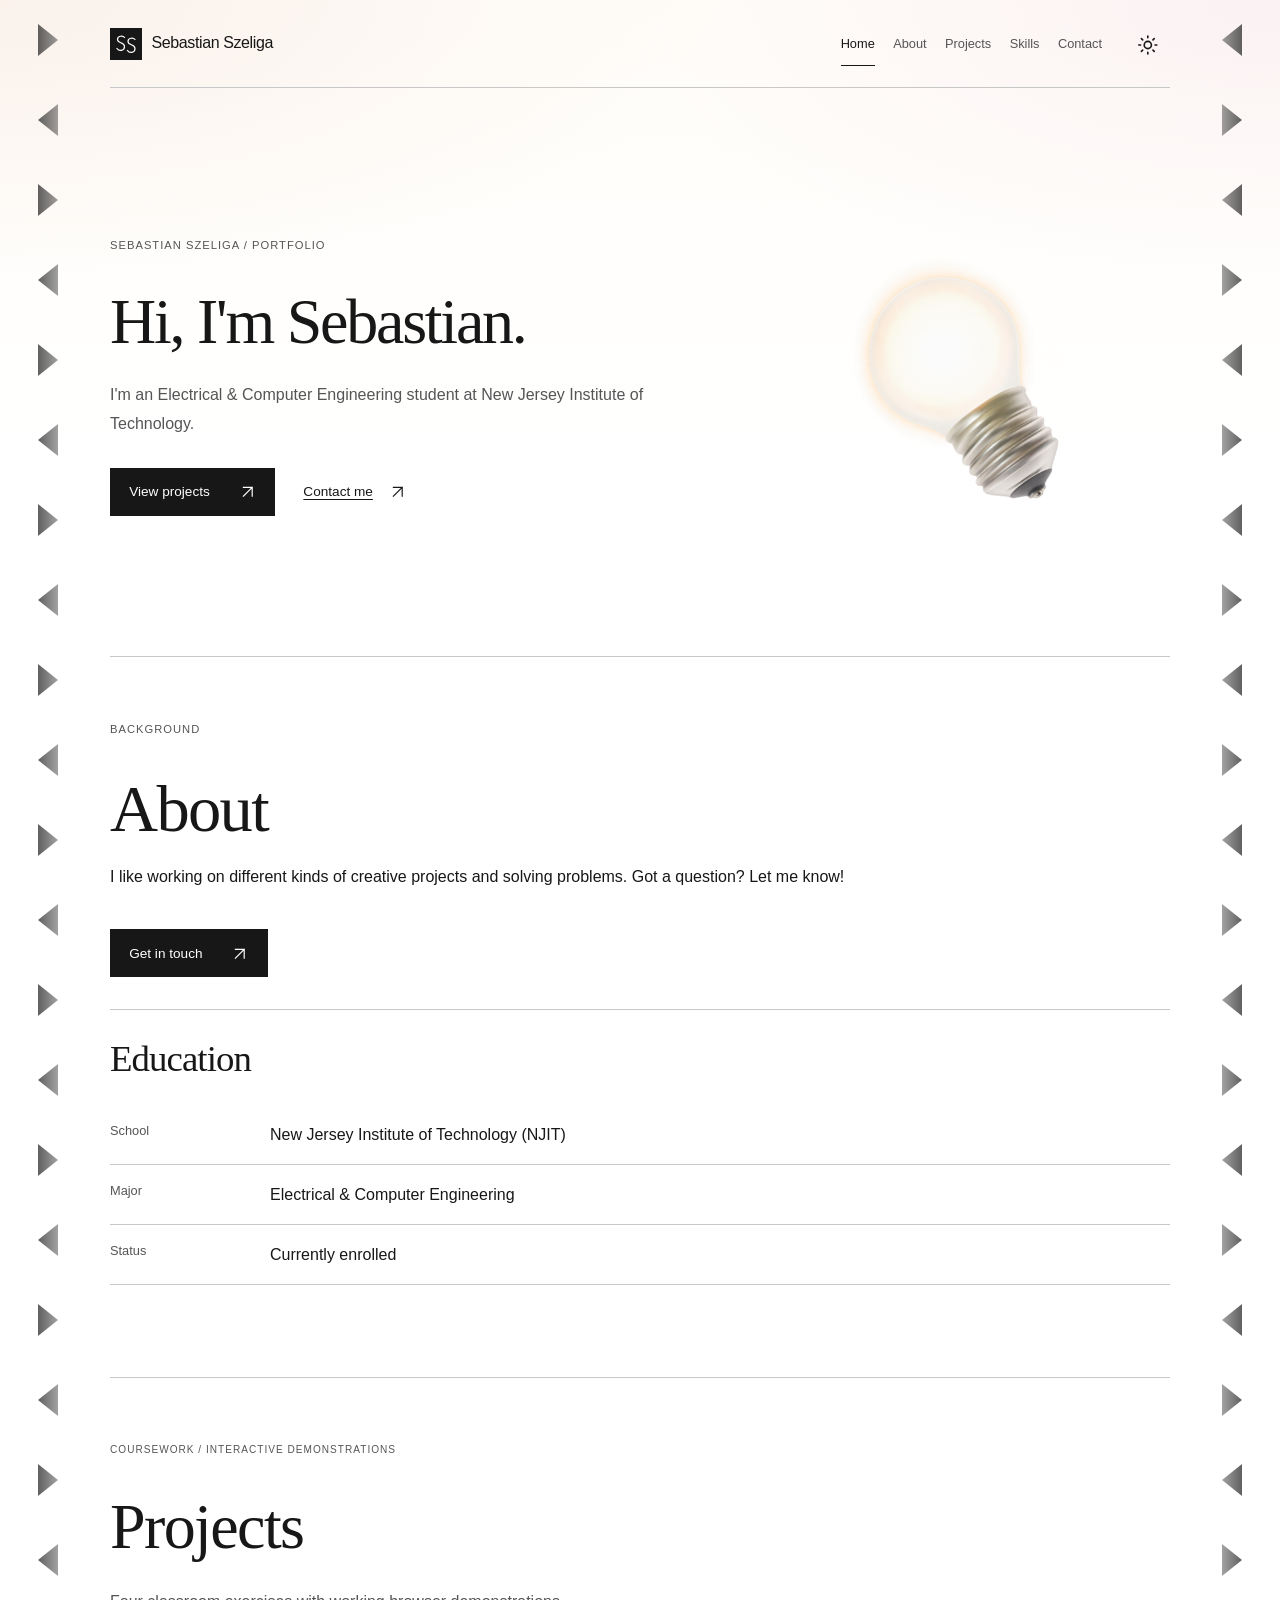
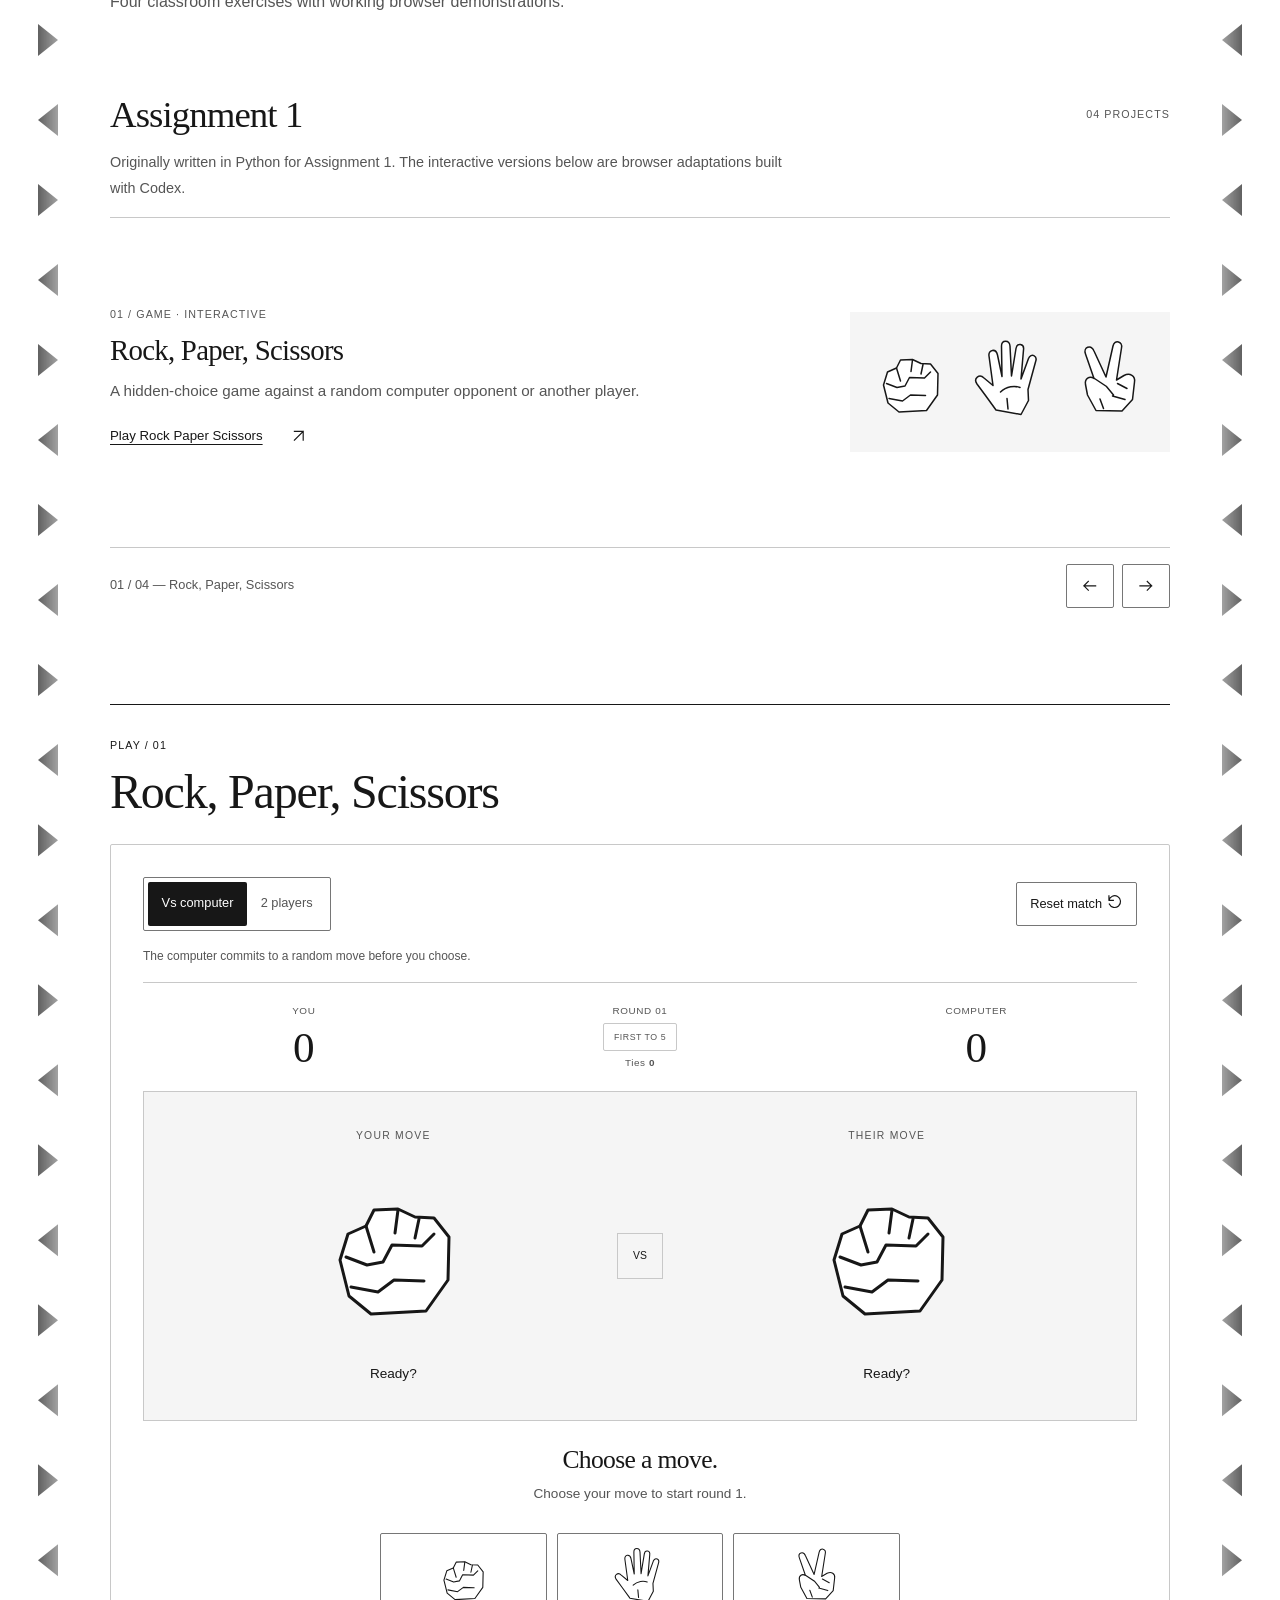
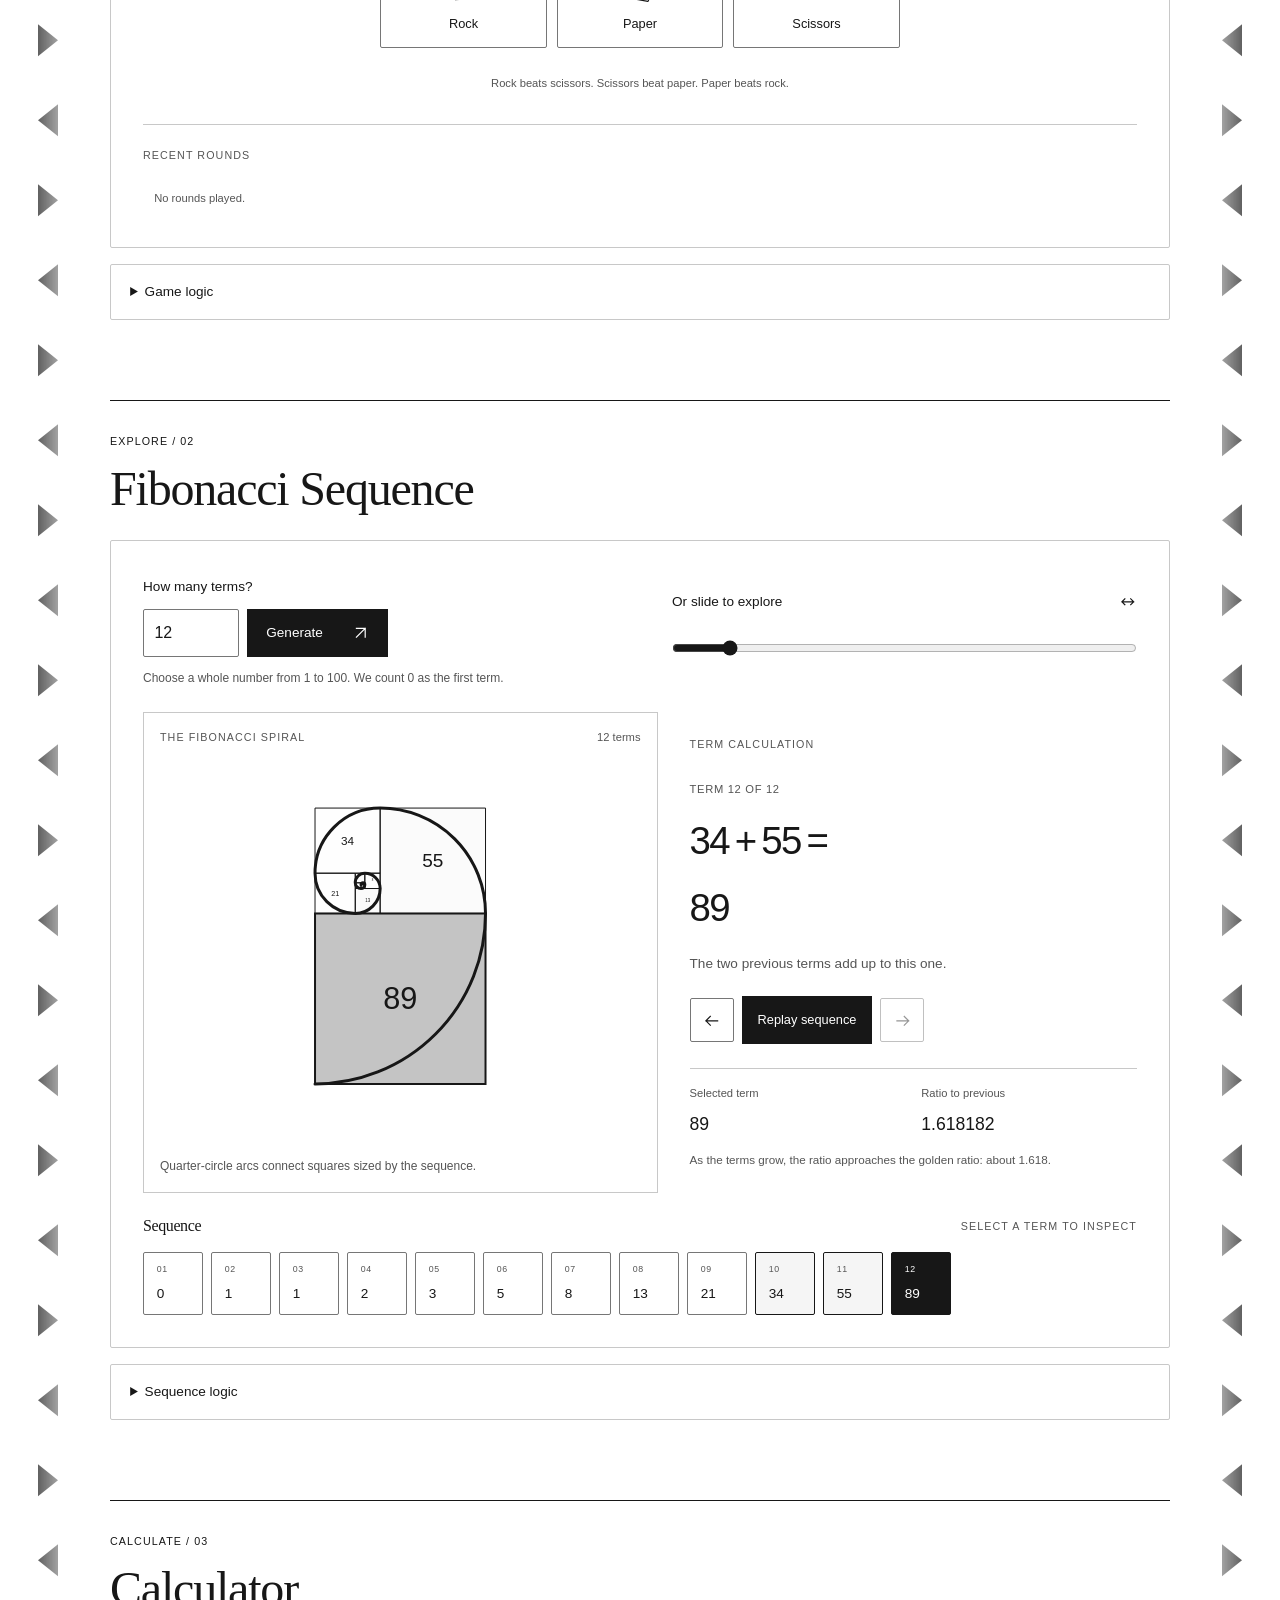
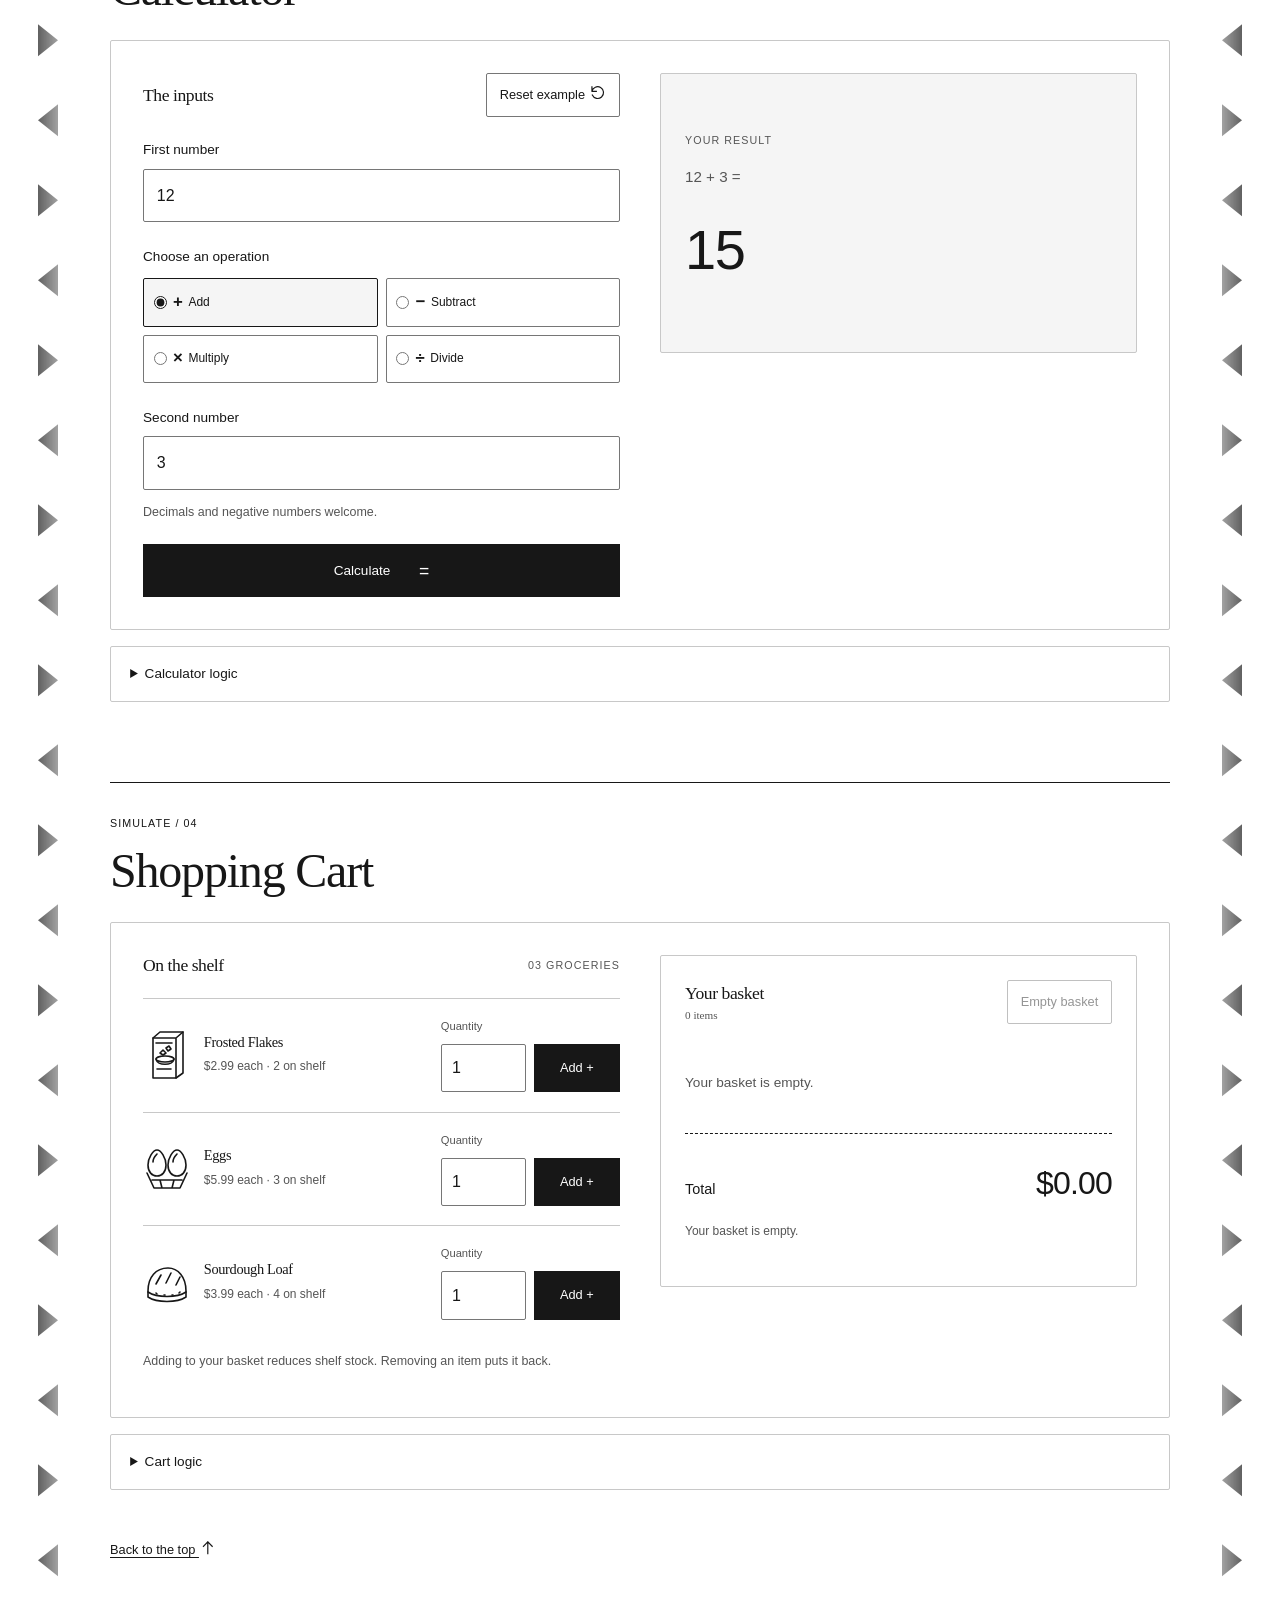
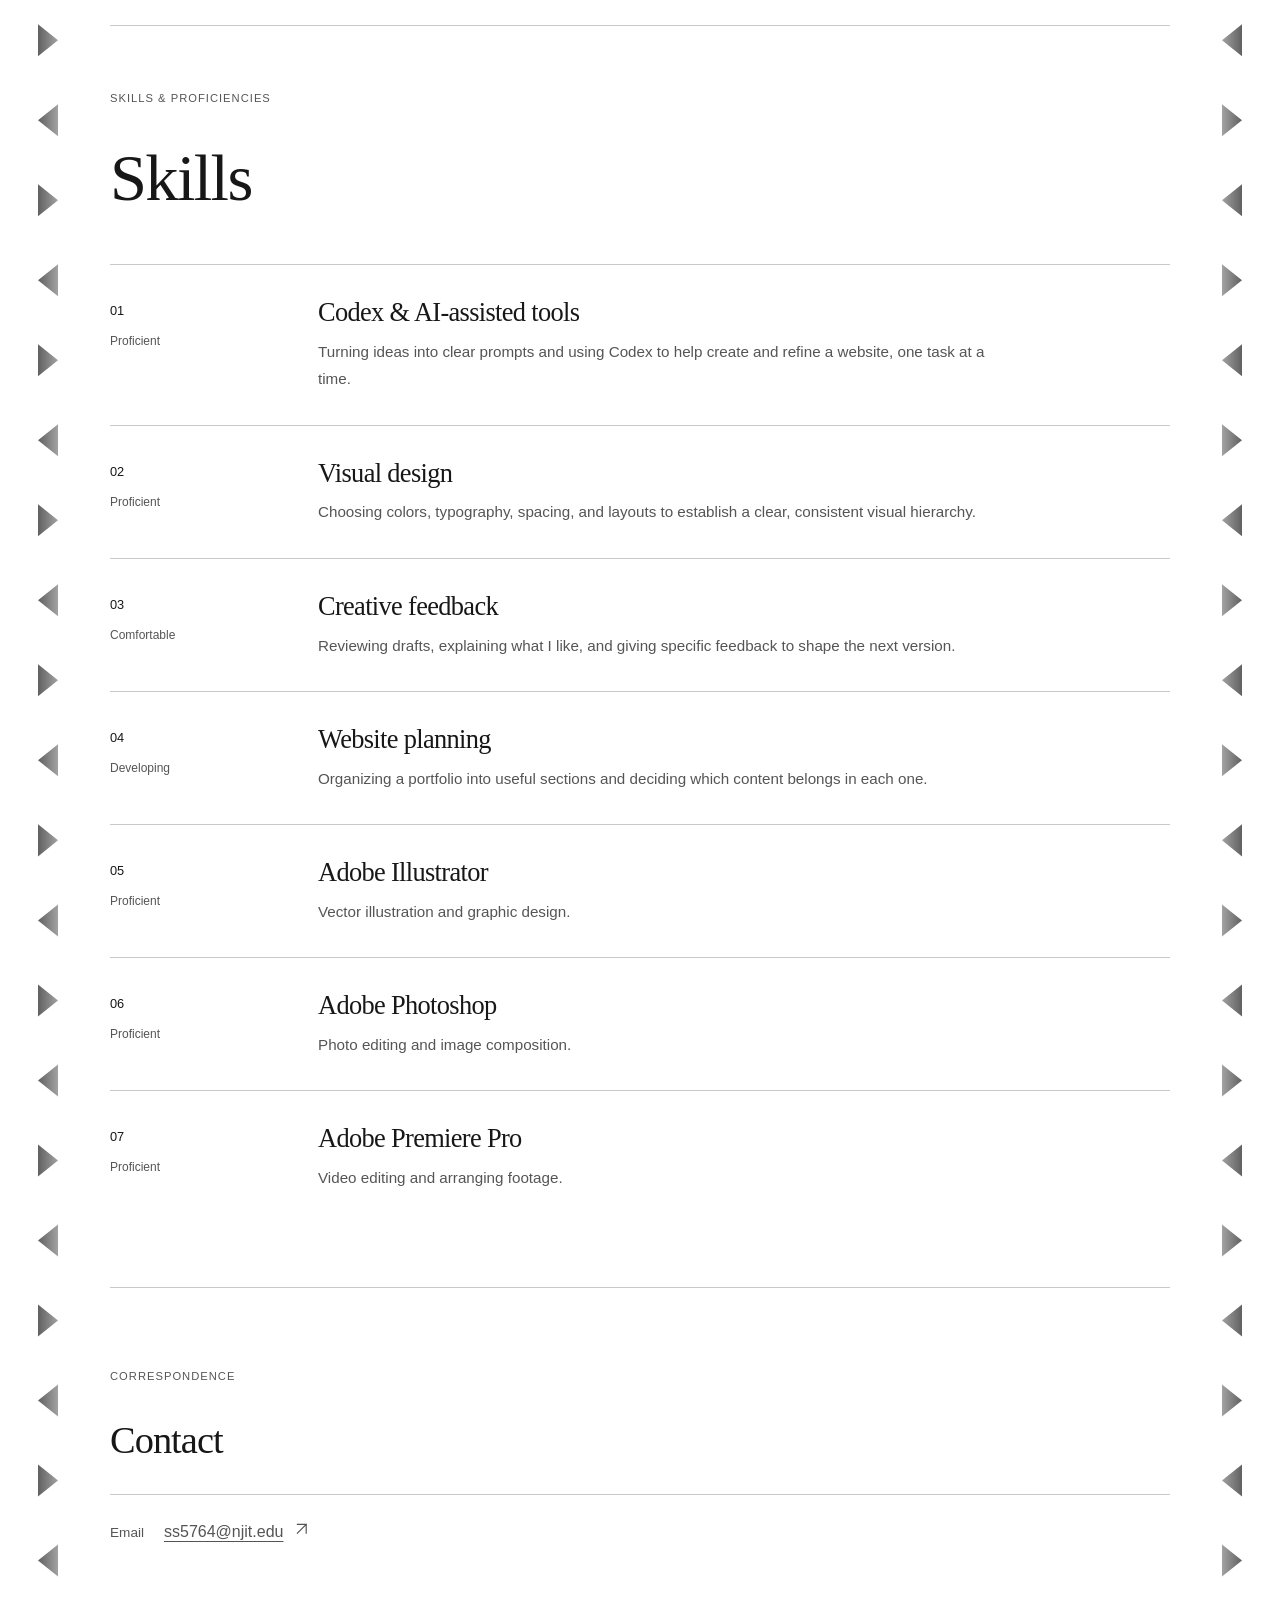
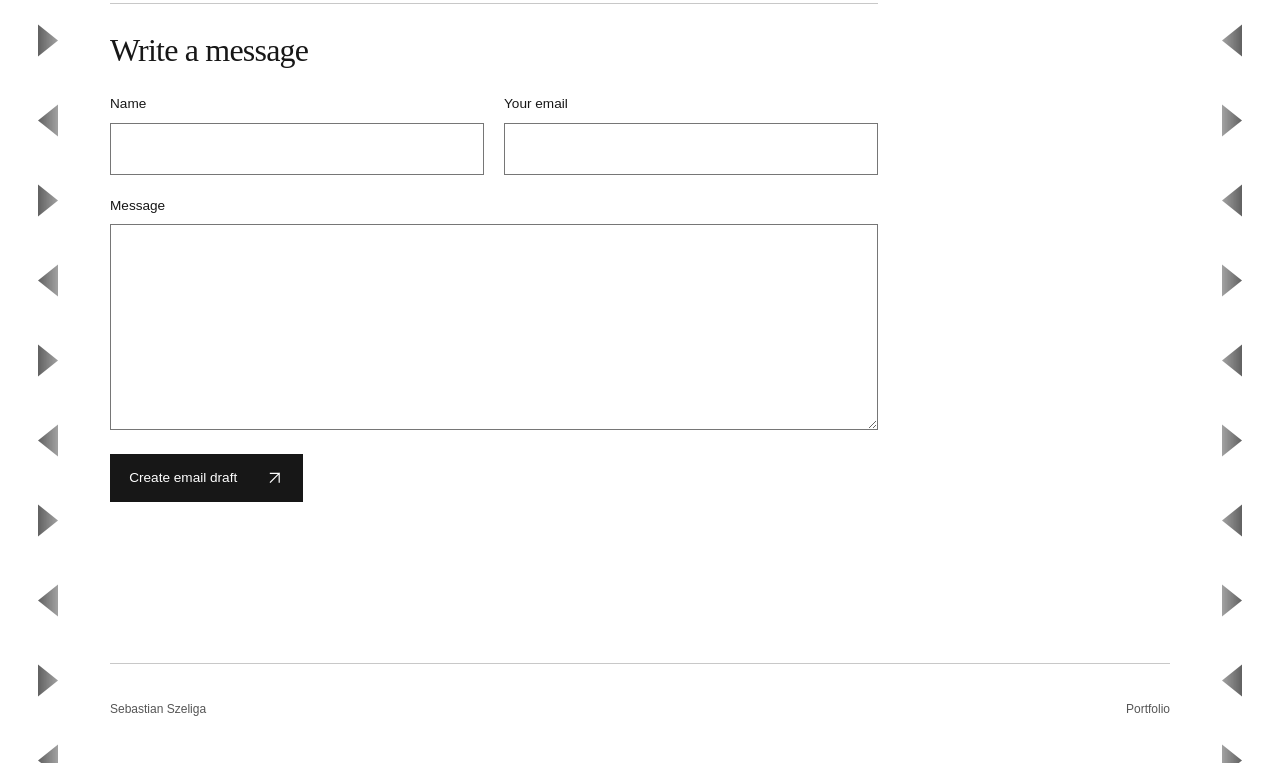
==== commit 8c439d0c: "Soften bulb proximity response and trim About introduction" ====
--- a/index.html
+++ b/index.html
@@ -9,7 +9,7 @@
     <title>Sebastian Szeliga | Electrical &amp; Computer Engineering Student</title>
     <script src="js/theme.js?v=cae71dd46cd4"></script>
     <link rel="stylesheet" href="css/styles.css?v=afd194e6b43c">
-    <script src="js/main.js?v=c3b9ee06ce61" defer></script>
+    <script src="js/main.js?v=e317811644b7" defer></script>
   </head>
   <body id="top">
 
@@ -55,7 +55,7 @@
         <div class="page-intro" aria-labelledby="about-heading">
           <p class="eyebrow">Background</p>
           <h2 class="section-title" id="about-heading">About</h2>
-          <p>I'm Sebastian. I like working on different kinds of creative projects and solving problems. Got a question? Let me know!</p>
+          <p>I like working on different kinds of creative projects and solving problems. Got a question? Let me know!</p>
           <a class="button" href="#contact">Get in touch <svg class="ui-icon" viewBox="0 0 24 24" width="18" height="18" aria-hidden="true" focusable="false"><path d="M6 18 18 6M6 6h12v12"/></svg></a>
         </div>
         <section id="education" class="education-card" aria-labelledby="education-heading" tabindex="-1">
